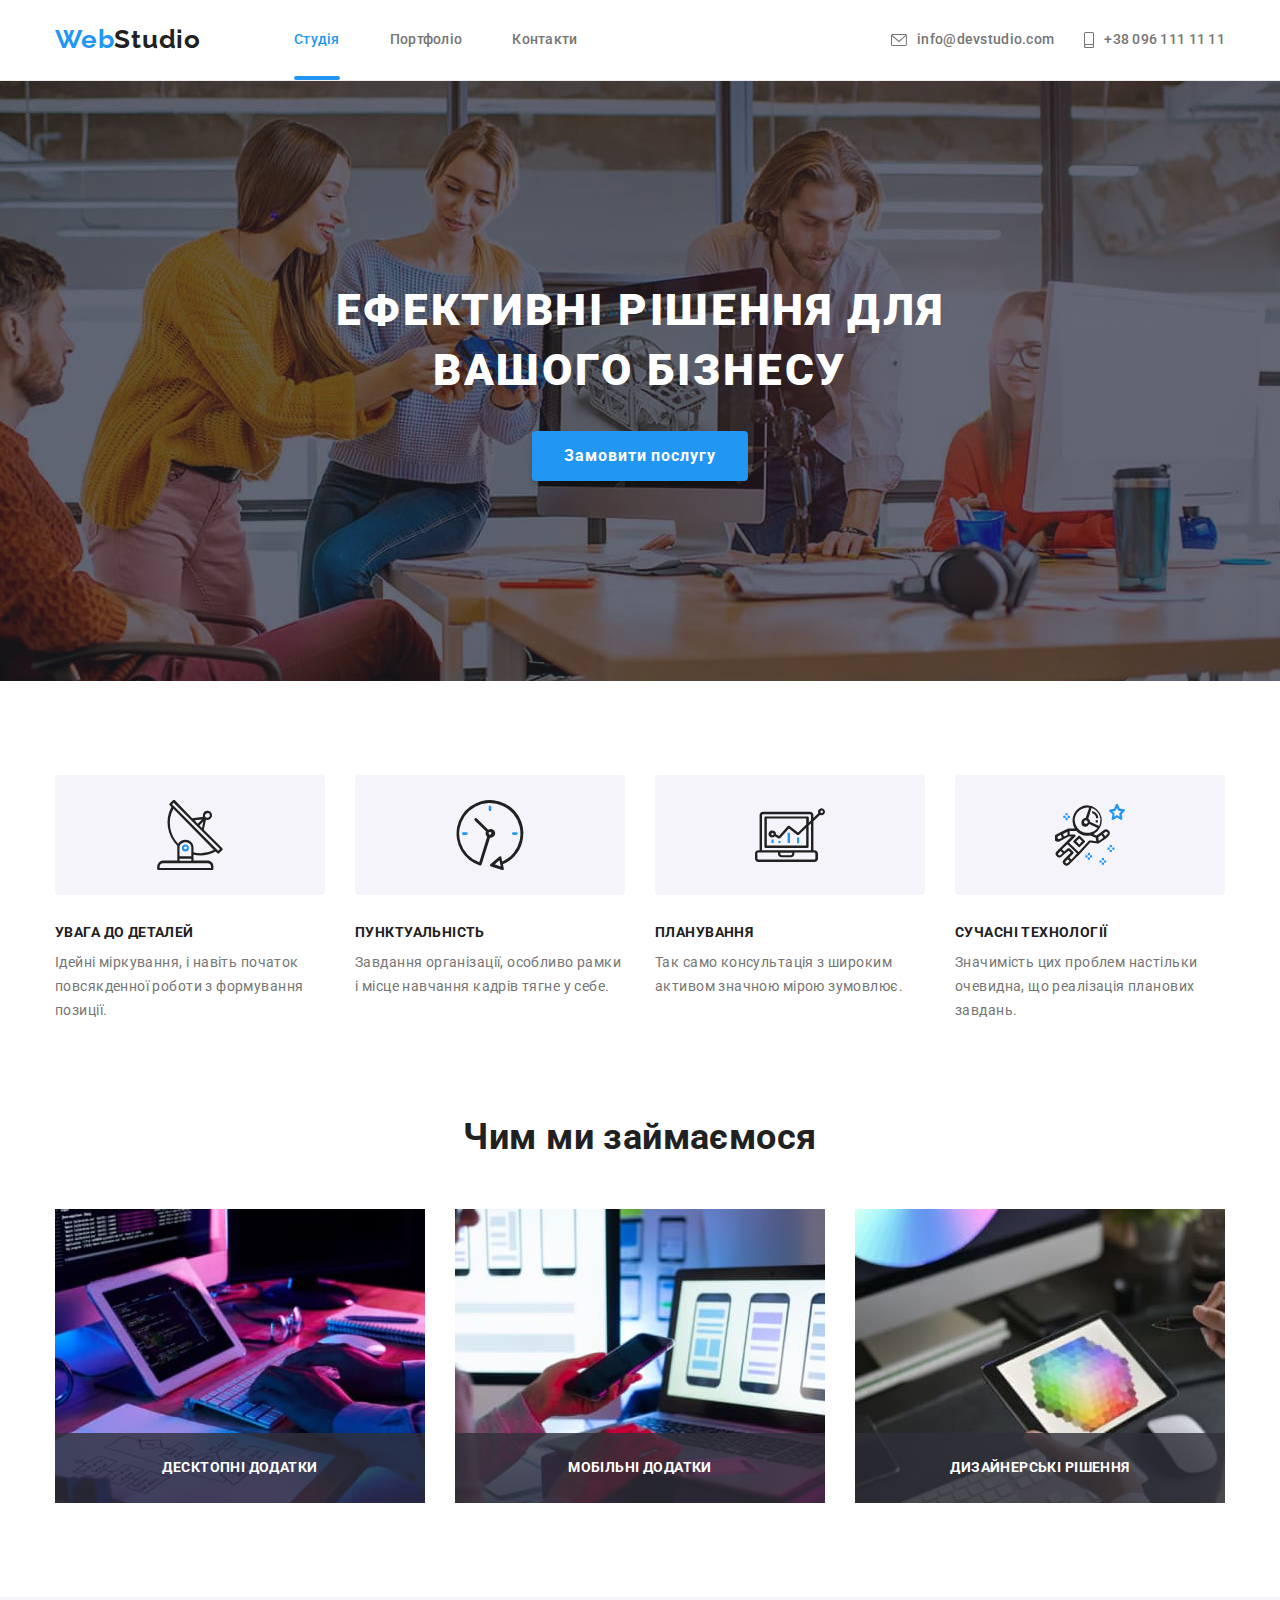
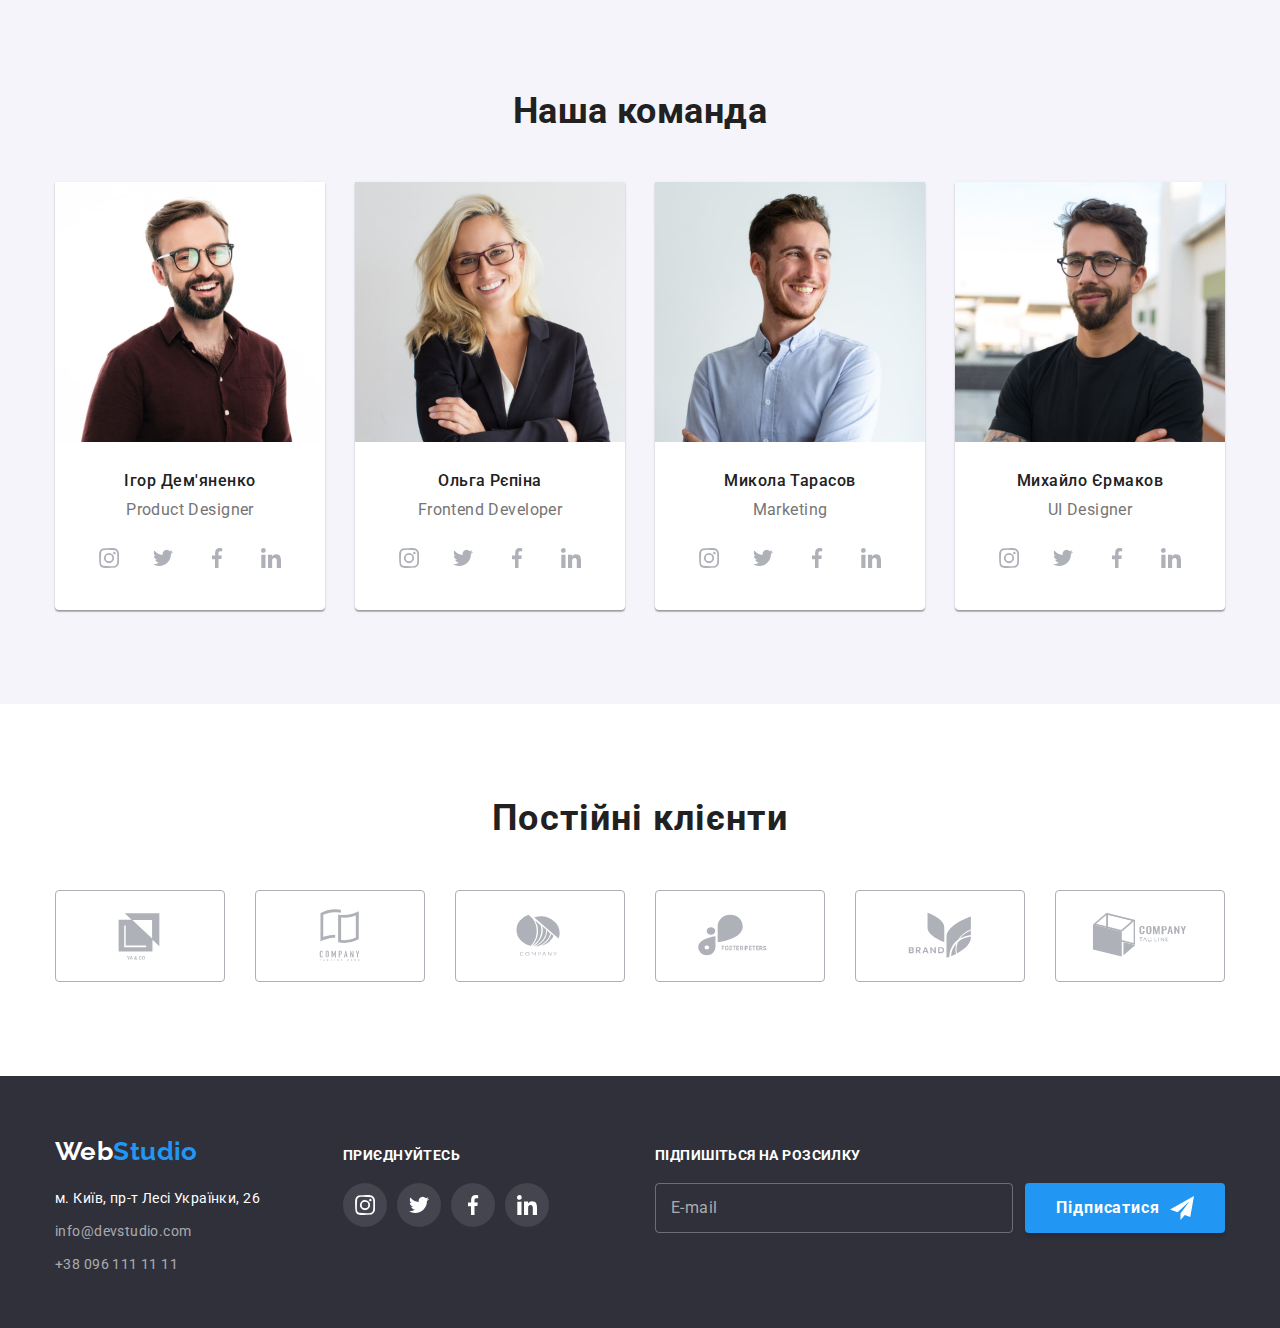
==== index.html @ b29b8c08 "komit" ====
<!DOCTYPE html>
<html lang="uk">

<head>
  <meta charset="UTF-8" />
  <meta http-equiv="X-UA-Compatible" content="IE=edge" />
  <meta name="viewport" content="width=device-width, initial-scale=1.0" />
  <title>Document</title>

  <link href="https://fonts.googleapis.com/css2?family=Raleway:wght@700&family=Roboto:wght@400;500;700;900&display=swap"
    rel="stylesheet" />
  <link rel="stylesheet"
    href="https://cdnjs.cloudflare.com/ajax/libs/modern-normalize/1.1.0/modern-normalize.min.css" />

  <link rel="stylesheet" href="./css/styles.css" />
  <title>Препросесор SASS</title>
  <link rel="stylesheet" href="./css/main.min.css">
</head>

<body>
  <header class="header">
    <div class="header__container container">
      <a href="./index.html" class="logo">
        <span class="logo__web">Web</span><span class="logo__studio">Studio</span></a>
      <nav>
        <ul class="header__menu list">
          <li class="header__item">
            <a href="./index.html" class="header__link header__link--current header__link--active">Студія</a>
          </li>
          <li class="header__item">
            <a href="./portfolio.html" class="header__link">Портфоліо</a>
          </li>
          <li class="header__item"><a href="" class="header__link">Контакти</a></li>
        </ul>
      </nav>

      <ul class="header__menu list">
        <li class="header__contact">
          <a href="mailto:info@devstudio.com" class="header__link">
            <svg class="header__icon" width="16" height="12">
              <use href="./images/icons.svg#icon-email" class="o"></use>
            </svg>
            info@devstudio.com</a>
        </li>
        <li class="header__contact">
          <a href="tel:+380961111111" class="header__link">
            <svg class="header__icon" width="10" height="16">
              <use href="./images/icons.svg#icon-smartphone"></use>
            </svg>
            +38 096 111 11 11</a>
        </li>
      </ul>
    </div>
  </header>

  <main>
    <section class="hero section">
      <div class="container">
        <h1 class="hero__text">Ефективні рішення для вашого бізнесу</h1>
        <button type="button" class="hero__button" data-modal-open>
          Замовити послугу
        </button>
      </div>
    </section>

    <section class="section no-pading">
      <div class="container">
        <h2 class="visually-hidden">Переваги</h2>

        <ul class="benefits__box list">

          <li class="benefits__element">
            <div class="benefits__icons">
              <svg class="benefits__icon" width="70" height="70">
                <use href="./images/icons.svg#icon-nlo"></use>
              </svg>
            </div>
            <h3 class="benefits__name">Увага до деталей</h3>
            <p class="benefits__text">
              Ідейні міркування, і навіть початок повсякденної роботи з
              формування позиції.
            </p>
          </li>
          <li class="benefits__element">
            <div class="benefits__icons">
              <svg class="benefits__icon" width="70" height="70">
                <use href="./images/icons.svg#icon-clock"></use>
              </svg>
            </div>
            <h3 class="benefits__name">Пунктуальність</h3>
            <p class="benefits__text">
              Завдання організації, особливо рамки і місце навчання кадрів
              тягне у себе.
            </p>
          </li>
          <li class="benefits__element">
            <div class="benefits__icons">
              <svg class="benefits__icon" width="70" height="70">
                <use href="./images/icons.svg#icon-diagram"></use>
              </svg>
            </div>
            <h3 class="benefits__name">Планування</h3>
            <p class="benefits__text">
              Так само консультація з широким активом значною мірою зумовлює.
            </p>
          </li>
          <li class="benefits__element">
            <div class="benefits__icons">
              <svg class="benefits__icon" width="70" height="70">
                <use href="./images/icons.svg#icon-astronaut"></use>
              </svg>
            </div>
            <h3 class="benefits__name">Сучасні технології</h3>
            <p class="benefits__text">
              Значимість цих проблем настільки очевидна, що реалізація
              планових завдань.
            </p>
          </li>
        </ul>
      </div>
    </section>

    <section class="section">
      <div class="container work">
        <h2 class="work__title">Чим ми займаємося</h2>
        <ul class="work__menu list">
          <li class="work__images">
            <img src="./images/img.jpg" alt="programer-working-his-desk-office" width="370" height="294" />
            <div class="work__text">Десктопні додатки</div>
          </li>
          <li class="work__images">
            <img src="./images/img1.jpg" alt="creators-is-working-interface-mobile-phones" width="370" height="294" />
            <div class="work__text">Мобільні додатки</div>
          </li>
          <li class="work__images">
            <img src="./images/img2.jpg" alt="creative-artist-web-design-with-working-colour-selection-graphic-tablet"
              width="370" height="294" />
            <div class="work__text">Дизайнерські рішення</div>
          </li>
        </ul>
      </div>
    </section>

    <section class="team section">
      <div class="container">
        <h2 class="team__title">Наша команда</h2>

        <ul class="team__menu list">

          <li class="team__images">
            <img src="./images/foto1.jpg" alt="Product Designer" class="picture" width="270" height="260" />
            <div class="team__box">
              <h3 class="team__name">Ігор Дем'яненко</h3>
              <p class="team__work">Product Designer</p>

              <div class="icons">
                <ul class="icons__box">
                  <li class="icons__images">
                    <a href="" class="icons__link">
                      <svg width="20" height="20">
                        <use href="./images/icons.svg#icon-instagram" class="o"></use>
                      </svg>
                    </a>
                  </li>
                  <li class="icons__images">
                    <a href="" class="icons__link">
                      <svg width="20" height="20">
                        <use href="./images/icons.svg#icon-twitter" class="o"></use>
                      </svg>
                    </a>
                  </li>
                  <li class="icons__images">
                    <a href="" class="icons__link">
                      <svg width="20" height="20">
                        <use href="./images/icons.svg#icon-facebook" class="o"></use>
                      </svg>
                    </a>
                  </li>
                  <li class="icons__images">
                    <a href="" class="icons__link">
                      <svg width="20" height="20">
                        <use href="./images/icons.svg#icon-linkedin" class="o"></use>
                      </svg>
                    </a>
                  </li>
                </ul>
              </div>
            </div>
          </li>
          <li class="team__images">
            <img src="./images/foto2.jpg" alt="Frontend Developer" class="picture" width="270" height="260" />
            <div class="team__box">
              <h3 class="team__name">Ольга Рєпіна</h3>
              <p class="team__work">Frontend Developer</p>

              <div class="icons">
                <ul class="icons__box">
                  <li class="icons__images">
                    <a href="" class="icons__link">
                      <svg width="20" height="20">
                        <use href="./images/icons.svg#icon-instagram" class="o"></use>
                      </svg>
                    </a>
                  </li>
                  <li class="icons__images">
                    <a href="" class="icons__link">
                      <svg width="20" height="20">
                        <use href="./images/icons.svg#icon-twitter" class="o"></use>
                      </svg>
                    </a>
                  </li>
                  <li class="icons__images">
                    <a href="" class="icons__link">
                      <svg width="20" height="20">
                        <use href="./images/icons.svg#icon-facebook" class="o"></use>
                      </svg>
                    </a>
                  </li>
                  <li class="icons__images">
                    <a href="" class="icons__link">
                      <svg width="20" height="20">
                        <use href="./images/icons.svg#icon-linkedin" class="o"></use>
                      </svg>
                    </a>
                  </li>
                </ul>
              </div>
            </div>
          </li>
          <li class="team__images">
            <img src="./images/foto3.jpg" alt="Marketing" class="picture" width="270" height="260" />
            <div class="team__box">
              <h3 class="team__name">Микола Тарасов</h3>
              <p class="team__work">Marketing</p>
              <div class="icons">
                <ul class="icons__box">
                  <li class="icons__images">
                    <a href="" class="icons__link">
                      <svg width="20" height="20">
                        <use href="./images/icons.svg#icon-instagram" class="o"></use>
                      </svg>
                    </a>
                  </li>
                  <li class="icons__images">
                    <a href="" class="icons__link">
                      <svg width="20" height="20">
                        <use href="./images/icons.svg#icon-twitter" class="o"></use>
                      </svg>
                    </a>
                  </li>
                  <li class="icons__images">
                    <a href="" class="icons__link">
                      <svg width="20" height="20">
                        <use href="./images/icons.svg#icon-facebook" class="o"></use>
                      </svg>
                    </a>
                  </li>
                  <li class="icons__images">
                    <a href="" class="icons__link">
                      <svg width="20" height="20">
                        <use href="./images/icons.svg#icon-linkedin" class="o"></use>
                      </svg>
                    </a>
                  </li>
                </ul>
              </div>
            </div>
          </li>
          <li class="team__images">
            <img src="./images/foto4.jpg" alt="UI Designer" class="picture" width="270" height="260" />
            <div class="team__box">
              <h3 class="team__name">Михайло Єрмаков</h3>
              <p class="team__work">UI Designer</p>

              <div class="icons">
                <ul class="icons__box">
                  <li class="icons__images">
                    <a href="" class="icons__link">
                      <svg width="20" height="20">
                        <use href="./images/icons.svg#icon-instagram" class="o"></use>
                      </svg>
                    </a>
                  </li>
                  <li class="icons__images">
                    <a href="" class="icons__link">
                      <svg width="20" height="20">
                        <use href="./images/icons.svg#icon-twitter" class="o"></use>
                      </svg>
                    </a>
                  </li>
                  <li class="icons__images">
                    <a href="" class="icons__link">
                      <svg width="20" height="20">
                        <use href="./images/icons.svg#icon-facebook" class="o"></use>
                      </svg>
                    </a>
                  </li>
                  <li class="icons__images">
                    <a href="" class="icons__link">
                      <svg width="20" height="20">
                        <use href="./images/icons.svg#icon-linkedin" class="o"></use>
                      </svg>
                    </a>
                  </li>
                </ul>
              </div>
            </div>
          </li>
        </ul>
      </div>
    </section>

    <section class="section">
      <div class="clients container">
        <h2 class="clients__title">Постійні клієнти</h2>
        <ul class="clients__box">
          <li class="clients__element">
            <a class="clients__link" href="">
              <svg class="clients__icon" width="106" height="60">
                <use href="./images/icons.svg#icon-logo1"></use>
              </svg></a>
          </li>
          <li class="clients__element">
            <a class="clients__link" href="">
              <svg class="clients__icon" width="106" height="60">
                <use href="./images/icons.svg#icon-logo2"></use>
              </svg></a>
          </li>
          <li class="clients__element">
            <a class="clients__link" href="">
              <svg class="clients__icon" width="106" height="60">
                <use href="./images/icons.svg#icon-logo3"></use>
              </svg></a>
          </li>
          <li class="clients__element">
            <a class="clients__link" href="">
              <svg class="clients__icon" width="106" height="60">
                <use href="./images/icons.svg#icon-logo4"></use>
              </svg></a>
          </li>
          <li class="clients__element">
            <a class="clients__link" href="">
              <svg class="clients__icon" width="106" height="60">
                <use href="./images/icons.svg#icon-logo5"></use>
              </svg></a>
          </li>
          <li class="clients__element">
            <a class="clients__link" href="">
              <svg class="clients__icon" width="106" height="60">
                <use href="./images/icons.svg#icon-logo6"></use>
              </svg></a>
          </li>
        </ul>
      </div>
    </section>
  </main>

  <footer class="footer">
    <div class="container footer__container">
      <div class="footer__logo">
        <a href="./index.html" class="footer__link"><span class="footer__web">Web</span><span
            class="footer__studio">Studio</span>
        </a>
        <address>
          <ul class="footer__adress list">
            <li class="footer__item">
              <a href="#" class="footer__map">м. Київ, пр-т Лесі Українки, 26</a>
            </li>
            <li class="footer__item">
              <a href="mailto:info@devstudio.com" class="footer__link-email">info@devstudio.com</a>
            </li>
            <li class="footer__item">
              <a href="tel:+380961111111" class="footer__link-tel">+38 096 111 11 11</a>
            </li>
          </ul>
        </address>
      </div>

      <div class="social-container">
        <p class="social__title">приєднуйтесь</p>

        <ul class="social">
          <li class="social__item">
            <a href="" class="social__link">
              <svg width="20" height="20">
                <use href="./images/icons.svg#icon-instagram" class="o"></use>
              </svg>
            </a>
          </li>
          <li class="social__item">
            <a href="" class="social__link">
              <svg width="20" height="20">
                <use href="./images/icons.svg#icon-twitter" class="o"></use>
              </svg>
            </a>
          </li>
          <li class="social__item">
            <a href="" class="social__link">
              <svg width="20" height="20">
                <use href="./images/icons.svg#icon-facebook" class="o"></use>
              </svg>
            </a>
          </li>
          <li class="social__item">
            <a href="" class="social__link">
              <svg width="20" height="20">
                <use href="./images/icons.svg#icon-linkedin" class="o"></use>
              </svg>
            </a>
          </li>
        </ul>
      </div>

      <div class="footer__form">
        <p class="footer__title">Підпишіться на розсилку</p>
        <form class="footer__box">
          <label for="E-mail" class="footer__label"></label>
          <input type="email" class="footer__input" name="E-mail" id="E-mail" placeholder="E-mail" />
          <button type="submit" class="footer__button">Підписатися
            <svg width="24" height="24">
              <use href="./images/icons.svg#icon-send" class="o"></use>
            </svg></button>
        </form>
      </div>
    </div>
  </footer>

  <!-- модальне вікно -->
  <div class="backdrop is-hidden" data-modal>
    <div class="modal">
      <button class="modal__button" data-modal-close>
        <svg class="modal__icon">
          <use href="./images/icons.svg#icon-close"></use>
        </svg>
      </button>

      <form class="form">
        <p class="form__title">Залиште свої дані, ми вам передзвонимо</p>

        <div class="form__field">
          <label for="name" class="form__label">Ім'я</label>
          <div class="form__control">
            <input type="text" name="name" id="name" class="form__input" />
            <svg class="form__icon" width="12" height="12">
              <use href="./images/icons.svg#icon-person"></use>
            </svg>
          </div>
        </div>
        <div class="form__field">
          <label for="tel" class="form__label">Телефон</label>
          <div class="form__control">
            <input type="tel" name="tel" id="tel" class="form__input" />
            <svg class="form__icon" width="12" height="12">
              <use href="./images/icons.svg#icon-phone"></use>
            </svg>
          </div>
        </div>
        <div class="form__field">
          <label for="mail" class="form__label">Пошта</label>
          <div class="form__control">
            <input type="email" name="mail" id="mail" class="form__input" />
            <svg class="form__icon" width="12" height="12">
              <use href="./images/icons.svg#icon-email-black"></use>
            </svg>
          </div>
        </div>
        <div class="form__field">
          <label for="comment" class="form__label">Коментар</label>
          <textarea class=" form__comment" name="comment" placeholder="Введіть текст" id="comment"></textarea>
        </div>

        <!-- /* Чекбокс */ -->
        <div class="checkbox">
          <label class="checkbox__label">
            <input class="checkbox__input" type="checkbox" name="checkbox" value="checkbox" id="checkbox" />
            <span class="checkbox__icon"></span>
            <span class="checkbox__icon--blue"></span>Погоджуюся з розсилкою та
            приймаю
            <a href="" class="checkbox__clic">Умови договору</a>
          </label>
        </div>
        <div>
          <button class="checkbox__button" type="submit">Відправити</button>
        </div>
      </form>
    </div>
  </div>
  <script src="./js/modal.js"></script>
</body>

</html>
---- css/styles.css ----
/* html {
  box-sizing: border-box;
}
*,
*::before,
*::after {
  box-sizing: inherit;
}
h1,
h2,
h3,
h4,
h5,
h6,
ul,
p {
  margin: 0;
}
ul {
  padding: 0;
}
img {
  display: block;
  max-width: 100%;
  height: auto;
}
a {
  text-decoration: none;
  color: inherit;
}
:root {
  --background-color: #ffffff;
  --brand-color: #2f303a;
  --button-color: #2196f3;
  --text-color: #212121;
  --second-text: #757575;
  --animation-name: #f5f4fa;
  --button-activ: #188ce8;
  --background-color-hero: #c4c4c4;
  --icons: #afb1b8;
}

body {
  background-color: var(--background-color);
  color: var(--second-text);
  font-family: Roboto, sans-serif;
  font-size: 14px;
  letter-spacing: 0.03em;
}
.container {
  width: 1200px;
  padding-left: 15px;
  padding-right: 15px;
  margin-left: auto;
  margin-right: auto;
}
.section {
  padding-top: 94px;
  padding-bottom: 94px;
}
.list {
  list-style: none;
  padding: 0;
  margin: 0;
}
.no-pading {
  padding-bottom: 0;
} */

/* Шапка */
/* .main-nav {
  display: flex;
  align-items: center;
}
.logo {
  padding-top: 24px;
  padding-bottom: 25px;
  font-family: Raleway, sans-serif;
  font-weight: 700;
  font-size: 26px;
  line-height: 1.19;
}
.web {
  color: var(--button-color);
}
.studio {
  color: var(--text-color);
} */
/* Навігації */
/* .site-nav {
  display: flex;
  margin-left: 93px;
}
.site-nav .item {
  position: relative;
}
.site-nav .item + .item {
  margin-left: 50px;
}
.site-nav .link {
  display: block;
  padding-top: 32px;
  padding-bottom: 32px;
  color: var(--text-color);

  font-weight: 500;
  line-height: 1.14;
  letter-spacing: 0.02em;

  transition: color 250ms cubic-bezier(0.4, 0, 0.2, 1);
}
.site-nav .link.current {
  color: var(--button-color);
}
.site-nav .link:hover,
.site-nav .link:focus {
  color: var(--button-color);
}
.active::after {
  content: "";
  display: inline-block;
  position: absolute;
  width: 100%;
  height: 4px;
  left: 0;
  bottom: 0;
  margin-top: 28px;

  background: #2196f3;
  border-radius: 2px;
} */

/* Контакти */
/* .auth-nav {
  display: flex;
  margin-left: auto;
  line-height: 16px;
  font-size: 14px;
  align-items: center;
}
.auth-nav .item + .item {
  margin-left: 50px;
}
.icon-emeil {
  margin-right: 10px;
}
.icon-smartphone {
  margin-right: 10px;
}
.auth-nav .info {
  display: flex;
  align-items: center;
  font-weight: 500;
  line-height: 1.14;
  letter-spacing: 0.02em;
}
.info {
  color: var(--second-text);
  fill: var(--second-text);

  transition: color 250ms cubic-bezier(0.4, 0, 0.2, 1);
}
.info:hover,
.info:focus {
  color: var(--button-color);
  fill: var(--button-color);
} */

/* Герой */
/* .hero {
  padding: 200px 0 200px 0;
  max-width: 1600px;
  height: 600px;
  margin-left: auto;
  margin-right: auto;
  background: var(--background-color-hero);
  background-image: linear-gradient(
      to right,
      rgba(40, 48, 58, 0.4),
      rgba(47, 48, 58, 0.4)
    ),
    url(../images/Imgfon.jpg);
  background-repeat: no-repeat;
  background-position: center;
  background-size: auto;
}

.hero-title {
  text-align: center;
  color: var(--background-color);
  font-size: 44px;
  line-height: 1.36;
  letter-spacing: 0.06em;
  text-transform: uppercase;
  font-weight: 900;
  margin: 0 auto 30px;
  width: 696px;
}

.button-primary {
  display: flex;
  text-align: center;
  flex-direction: column;
  justify-content: center;
  align-items: center;
  cursor: pointer;

  font-weight: 700;
  font-size: 16px;
  line-height: 1.88;
  letter-spacing: 0.06em;
  box-shadow: 0px 4px 4px rgba(0, 0, 0, 0.15);
  border-radius: 4px;
  border: none;
  width: 216px;
  height: 50px;
  margin: auto;
  padding: 0;

  color: var(--background-color);
  background-color: var(--button-color);

  transition: background-color 250ms cubic-bezier(0.4, 0, 0.2, 1),
    color 250ms cubic-bezier(0.4, 0, 0.2, 1);
}

.button-primary:hover,
.button-primary:focus {
  background-color: var(--button-activ);
} */

/* Секції */
/* .visually-hidden {
  position: absolute;
  width: 1px;
  height: 1px;
  margin: -1px;
  border: 0;
  padding: 0;

  white-space: nowrap;
  clip-path: inset(100%);
  clip: rect(0 0 0 0);
  overflow: hidden;
} */
/* Список переваг */
/* .feature-list {
  display: flex;
  flex-wrap: wrap;
  column-gap: 30px;
}
.feature-list > .distributed {
  flex-basis: calc((100% - 90px) / 4);
}
.feature-list .title {
  margin-bottom: 10px;

  color: var(--text-color);
  font-weight: 700;
  line-height: 1.14;
  font-size: 14px;
  text-transform: uppercase;
}
.feature-list .desc {
  line-height: 1.71;
} */
/* Іконки перваг */
/* .icon-element {
  display: flex;
  align-items: center;
  justify-content: center;
  width: 270px;
  height: 120px;
  border-radius: 4px;
  margin-bottom: 30px;
  background-color: var(--animation-name);
}
.icon-header-mail {
  display: flex;
  justify-content: center;
}
.icon-header-mail:not(:last-child) {
  margin-right: 30px;
} */

/* Чим займаємось */
/* .img {
  display: flex;
  flex-wrap: wrap;
  column-gap: 30px;
}
.img > .picture {
  flex-basis: calc((100% - 60px) / 3);
}
.img .picture {
  position: relative;
}
.rubric {
  margin-bottom: 50px;

  color: var(--text-color);
  font-weight: 700;
  font-size: 36px;
  line-height: 1.16;
  text-align: center;
}

.work-section__text {
  position: absolute;
  display: flex;
  justify-content: center;
  bottom: 0;
  align-items: center;

  width: 370px;
  height: 70px;
  background: rgba(47, 48, 58, 0.8);

  font-weight: 700;
  font-size: 14px;
  line-height: 1.14;
  letter-spacing: 0.03em;
  text-transform: uppercase;
  color: var(--background-color);
} */

/* Команда */
/* .team-section {
  background: var(--animation-name);
}
.items {
  display: flex;
  flex-wrap: wrap;
  column-gap: 30px;
}
.items > .foto {
  flex-basis: calc((100% - 90px) / 4);

  background-color: var(--background-color);
  box-shadow: 0px 1px 3px rgba(0, 0, 0, 0.12), 0px 1px 1px rgba(0, 0, 0, 0.14),
    0px 2px 1px rgba(0, 0, 0, 0.2);
  border-radius: 0px 0px 4px 4px;
}
.foto > .foto-desc {
  padding: 30px 0;
}
.team-section .rubric {
  margin-bottom: 50px;

  color: var(--text-color);
  font-weight: 700;
  font-size: 36px;
  line-height: 1.16;
  text-align: center;
}
.team-section .name {
  margin-bottom: 10px;
  color: var(--text-color);
  font-weight: 500;
  font-size: 16px;
  line-height: 1.18;
  text-align: center;
}
.team-section .subtitle {
  font-size: 16px;
  line-height: 1.18;
  text-align: center;
} */

/* іконки соцмереж */
/* .icon-wrapper {
  display: flex;
  align-items: center;
  justify-content: center;
  padding-top: 16px;
}
.card-link {
  display: flex;
  justify-content: center;
}
.link-icon-list {
  list-style-type: none;
}
.link-social-icon {
  display: flex;
  justify-content: center;
  align-items: center;
  width: 44px;
  height: 44px;
  fill: var(--icons);
  cursor: pointer;
  background-color: var(--background-color);
  border-radius: 50%;

  transition: background-color 250ms cubic-bezier(0.4, 0, 0.2, 1),
    fill 250ms cubic-bezier(0.4, 0, 0.2, 1);
}
.link-social-icon:hover,
.link-social-icon:focus {
  fill: var(--background-color);
  background-color: var(--button-color);
  border-radius: 50%;
}
.link-icon-list:not(:last-child) {
  margin-right: 10px;
} */

/* Постійні клієнти ІКОНКИ */
/* .section-clients .section-title {
  margin-bottom: 50px;
  font-weight: 700;
  font-size: 36px;
  line-height: 1.16;
  text-align: center;
  letter-spacing: 0.03em;
  color: var(--text-color);
}
.list-icon {
  display: flex;
  justify-content: center;
}
.item-icon {
  display: flex;
  justify-content: center;
  align-items: baseline;
}
.item-icon:not(:last-child) {
  margin-right: 30px;
}
.link-icon {
  display: flex;
  justify-content: center;
  align-items: center;
  width: 170px;
  height: 92px;
  border: 1px solid var(--icons);
  border-radius: 4px;
  fill: var(--icons);

  transition: border 250ms cubic-bezier(0.4, 0, 0.2, 1),
    fill 250ms cubic-bezier(0.4, 0, 0.2, 1);
}
.link-icon:hover,
.link-icon:focus {
  fill: var(--button-color);
  border-color: var(--button-color);
} */

/* Футер Лого*/
/* .footer {
  background: var(--brand-color);
  height: 252px;
  padding: 60px 0 60px 0;
}
.footer .list-div {
  display: flex;
  align-items: baseline;
  justify-content: space-between;
}
.link-wrapper {
  margin-right: 70px;
}
.logo-f {
  display: flex;
  margin-bottom: 20px;

  font-family: Raleway, sans-serif;
  font-weight: 700;
  font-size: 26px;
  line-height: 1.19;
}
.web-footer {
  color: var(--background-color);
}

.studio-footer {
  color: var(--button-color);
}

address li {
  margin-bottom: 9px;
}
address li:last-child {
  margin-bottom: 0;
}
.info-nav {
  font-style: normal;
}
.info-nav .map:hover,
.info-nav .map:focus,
.info-nav .mail-up:hover,
.info-nav .mail-up:focus,
.info-nav .tel-up:hover,
.info-nav .tel-up:focus {
  color: var(--button-color);
}
.info-nav .map {
  color: var(--background-color);
  line-height: 1.71;

  transition: color 250ms cubic-bezier(0.4, 0, 0.2, 1);
}
.info-nav .mail-up {
  color: rgba(255, 255, 255, 0.6);
  line-height: 1.71;

  transition: color 250ms cubic-bezier(0.4, 0, 0.2, 1);
}
.info-nav .tel-up {
  color: rgba(255, 255, 255, 0.6);
  line-height: 1.71;

  transition: color 250ms cubic-bezier(0.4, 0, 0.2, 1);
}


.icon-wrapper-footer {
  display: flex;
  flex-direction: column;
}

.text-icon {
  font-family: "Roboto";
  font-style: normal;
  font-weight: 700;
  font-size: 14px;
  line-height: 16px;
  letter-spacing: 0.03em;
  text-transform: uppercase;
  margin-bottom: 20px;
  color: var(--background-color);
  fill: var(--background-color);
}
.list-icon-footer {
  display: flex;
  align-items: baseline;
}
.item-icon-end {
  display: flex;
  justify-content: center;
}
.item-icon-end:not(:last-child) {
  margin-right: 10px;
}
.link-footer-icon {
  display: flex;
  justify-content: center;
  align-items: center;
  width: 44px;
  height: 44px;
  fill: var(--background-color);
  cursor: pointer;
  background-color: rgba(255, 255, 255, 0.1);
  border-radius: 50%;

  transition: background-color 250ms cubic-bezier(0.4, 0, 0.2, 1),
    color 250ms cubic-bezier(0.4, 0, 0.2, 1);
}
.link-footer-icon:hover,
.link-footer-icon:focus {
  fill: var(--background-color);
  background-color: var(--button-color);
  border-radius: 50%;
}
.link-footer-icon:not(:last-child) {
  margin-right: 10px;
}



.form-input {
  margin-left: 93px;
}
.footer-email-form {
  display: flex;
  align-items: center;
}
.form-input label {
  position: absolute;
  display: flex;
  font-size: 16px;
  line-height: 1.25;
  letter-spacing: 0.03em;

  color: rgba(255, 255, 255, 0.6);
}
.send-size-input {
  display: flex;
  align-items: center;

  width: 358px;
  height: 50px;

  font-style: normal;
  font-weight: 400;
  font-size: 16px;
  line-height: 1.25;
  letter-spacing: 0.03em;

  color: var(--background-color);

  padding: 16px 15px;
  border: 1px solid rgba(255, 255, 255, 0.3);
  border-radius: 4px;
  background-color: transparent;
}
.send-size-input::placeholder {
  color: rgba(255, 255, 255, 0.6);
}
.button-submit-send {
  display: flex;
  justify-content: center;
  align-items: center;
  width: 200px;
  height: 50px;
  margin-left: 12px;
  padding: 0px;
  font-weight: 700;
  font-size: 16px;
  line-height: 1.88;
  letter-spacing: 0.06em;
  color: var(--background-color);
  background-color: var(--button-color);
  border: none;
  box-shadow: 0px 4px 4px rgb(0 0 0 / 15%);
  border-radius: 4px;
  cursor: pointer;
  transition: background-color 250ms cubic-bezier(0.4, 0, 0.2, 1);
  flex-direction: row;
  gap: 10px;
}
.button-submit-send:focus,
.button-submit-send:hover {
  background-color: var(--button-activ);
  transition: background-color 250ms cubic-bezier(0.4, 0, 0.2, 1);
} */

/* Стилі для Portfoio */
/* Кнопки навігації */
/* .btn-portfolio {
  display: flex;
  justify-content: center;
  margin-bottom: 50px;
}
.btn {
  color: var(--text-color);
  background-color: var(--animation-name);
  font-weight: 500;
  font-size: 16px;
  line-height: 1.62;
  letter-spacing: 0.03em;
  text-align: center;
  font-family: inherit;
  cursor: pointer;

  padding: 6px 22px;
  border-radius: 4px;
  border: 1px solid transparent;

  transition: background-color 250ms cubic-bezier(0.4, 0, 0.2, 1),
    color 250ms cubic-bezier(0.4, 0, 0.2, 1),
    box-shadow 250ms cubic-bezier(0.4, 0, 0.2, 1);
}
.btn-list:not(:last-child) {
  margin-right: 8px;
}
.btn-portfolio button:hover,
.btn-portfolio button:focus {
  color: var(--background-color);
  background-color: var(--button-color);
  box-shadow: 0px 3px 1px rgba(0, 0, 0, 0.1), 0px 1px 2px rgba(0, 0, 0, 0.08),
    0px 2px 2px rgba(0, 0, 0, 0.12);
  border-radius: 4px;
} */

/* Портфоліо */

/* .firs-block {
  display: flex;
  flex-wrap: wrap;
  gap: 30px;
}
.firs-block > .block-img {
  flex-basis: calc((100% - 60px) / 3);
}
.name-desc {
  padding: 20px 24px;
  background: var(--background-color);
  border: 1px solid #eeeeee;
  border-top: transparent;
}
.firs-block .name-block {
  margin-bottom: 4px;

  font-weight: 700;
  font-size: 18px;
  line-height: 2;
  letter-spacing: 0.06em;
  color: var(--text-color);
}
.firs-block .name-end {
  font-size: 16px;
  line-height: 1.8;
  color: var(--second-text);
}
.block-img {
  transition: box-shadow 250ms cubic-bezier(0.4, 0, 0.2, 1);
}
.block-img:hover,
.block-img:focus {
  border: 1px solid #eeeeee;
  box-shadow: 0px 1px 1px rgba(0, 0, 0, 0.12), 0px 4px 4px rgba(0, 0, 0, 0.06),
    1px 4px 6px rgba(0, 0, 0, 0.16);
} */
/* HOVER для портфоліо */
/* .thumb {
  position: relative;
  overflow: hidden;
}
.product-overlay {
  display: inline-block;
  position: absolute;
  width: 100%;
  height: 100%;
  top: 0;
  left: 0;

  background-color: rgba(33, 150, 243, 0.9);

  transform: translateY(100%);
  transition: transform 250ms cubic-bezier(0.4, 0, 0.2, 1);
}
.block-img:hover .product-overlay {
  background: rgba(33, 150, 243, 0.9);
  transform: translateY(0);
}

.product-actions {
  position: absolute;
  padding: 63px 24px;

  font-weight: 400;
  font-size: 18px;
  line-height: 1.55;
  letter-spacing: 0.03em;

  color: var(--background-color);
} */

/* Модальне вікно */
/* .backdrop {
  position: fixed;
  z-index: 1;
  top: 0;
  left: 0;
  width: 100%;
  height: 100%;

  transition: opacity 250ms cubic-bezier(0.4, 0, 0.2, 1),
    visibility 250ms cubic-bezier(0.4, 0, 0.2, 1);

  background: rgba(0, 0, 0, 0.2);
}
.backdrop.is-hidden {
  opacity: 0;
  pointer-events: none;
  visibility: hidden;
}
.modal {
  position: absolute;
  top: 50%;
  left: 50%;
  transform: translate(-50%, -50%);

  transition: transform 250ms cubic-bezier(0.4, 0, 0.2, 1);
  width: 528px;
  height: 581px;

  background: #ffffff;
  box-shadow: 0px 1px 3px rgba(0, 0, 0, 0.12), 0px 1px 1px rgba(0, 0, 0, 0.14),
    0px 2px 1px rgba(0, 0, 0, 0.2);
  border-radius: 4px;
}
.btn-modal-close {
  display: flex;
  align-items: center;
  justify-content: center;
  margin-top: 8px;
  margin-right: 8px;
  position: absolute;
  width: 30px;
  height: 30px;
  right: 0;
  top: 0;

  cursor: pointer;
  border-radius: 50%;
  background: #ffffff;
  border: 1px solid rgba(0, 0, 0, 0.1);
}
.btn-modal-close:hover,
.btn-modal-close:focus {
  fill: var(--button-color);
}
.icon-close {
  width: 11px;
  height: 11px;
} */
/* Форма */
/* .form {
  width: 528px;
  margin-left: auto;
  margin-right: auto;
  padding: 40px;

  background: var(--background-color);
  box-shadow: 0px 1px 3px rgba(0, 0, 0, 0.12), 0px 1px 1px rgba(0, 0, 0, 0.14),
    0px 2px 1px rgba(0, 0, 0, 0.2);
  border-radius: 4px;
}
.form b {
  display: block;
  margin-bottom: 12px;
  font-size: 20px;
  line-height: 1.15;
  text-align: center;
  letter-spacing: 0.03em;

  color: var(--text-color);
}
.form-field {
  position: relative;
  display: flex;
  flex-direction: column;
  margin-bottom: 10px;
}
.form-field label {
  position: relative;
  text-align: left;
  margin-bottom: 4px;

  font-family: "Roboto";
  font-style: normal;
  font-weight: 400;
  font-size: 12px;
  line-height: 1.16;
  letter-spacing: 0.01em;

  color: var(--second-text);
}
.form-field input {
  margin: 0;
  padding: 12px 0 12px 42px;
  width: 448px;
  height: 40px;
  cursor: pointer;
  box-sizing: border-box;
  border: 1px solid rgba(33, 33, 33, 0.2);
  border-radius: 4px;
  transition: border 250ms cubic-bezier(0.4, 0, 0.2, 1);
}
.form-field input:focus,
.form-field input:hover {
  outline: none;
  border-color: var(--button-color);
  transition: border-color 250ms cubic-bezier(0.4, 0, 0.2, 1);
}
.form-field-icon {
  display: flex;
  position: relative;
  cursor: pointer;
}
.form-field-icon .icon {
  display: inline-block;
  position: absolute;
  width: 18px;
  height: 18px;
  top: 50%;
  left: 12px;
  transform: translateY(-50%);
  transition: fill 250ms cubic-bezier(0.4, 0, 0.2, 1);
}
.form-field-icon:focus,
.form-field-icon:hover {
  fill: var(--button-color);
  transition: fill 250ms cubic-bezier(0.4, 0, 0.2, 1);
  transition: border 250ms cubic-bezier(0.4, 0, 0.2, 1);
}
.comment {
  display: block;
  font-size: 12px;
  line-height: 1.16;
  letter-spacing: 0.01em;
  font-weight: 400;
  resize: none;

  padding: 12px 16px;
  width: 448px;
  height: 120px;
  border: 1px solid rgba(33, 33, 33, 0.2);
  border-radius: 4px;
  margin-bottom: 20px;
  transition: border-color 250ms cubic-bezier(0.4, 0, 0.2, 1);
}
.comment::placeholder {
  color: rgba(117, 117, 117, 0.5);
}
.comment:focus,
.comment:hover {
  border-color: var(--button-color);
  outline: none;
  transition: border-color 250ms cubic-bezier(0.4, 0, 0.2, 1);
} */

/* Чекбокс */

/* .options-form-field {
  display: flex;
  justify-content: center;
  margin-bottom: 30px;
}
.options-checkbox {
  position: absolute;
  width: 1px;
  height: 1px;
  margin: -1px;
  border: 0;
  padding: 0;
  clip: rect(0 0 0 0);
  overflow: hidden;
}
.label {
  display: flex;
  align-items: center;
}
.icon-checkbox-box {
  display: inline-block;
  margin-right: 9px;

  width: 16px;
  height: 15px;

  border: 2px solid var(--text-color);
  border-radius: 2px;

  transition: border-color 250ms cubic-bezier(0.4, 0, 0.2, 1),
    background-color 250ms cubic-bezier(0.4, 0, 0.2, 1);

  cursor: pointer;
}
.options-checkbox:checked + .icon-checkbox-box {
  border-color: var(--button-color);
  background-color: var(--button-color);
  background-image: url(../images/icon-check.svg);
  background-size: contain;
  background-origin: border-box;
  background-position: center;
  transition: border-color 250ms cubic-bezier(0.4, 0, 0.2, 1),
    background-color 250ms cubic-bezier(0.4, 0, 0.2, 1);
}
.options-checkbox:focus + .icon-checkbox-box {
  border-color: var(--button-color);
}
/*  
/* .clic {
  text-decoration: underline;
  color: var(--button-color);
  margin-left: 4px;
}
.options-form-field label {
  font-size: 14px;
  line-height: 1.7;
  letter-spacing: 0.03em;

  color: var(--second-text);
}
.button-submit-text {
  display: flex;
  text-align: center;
  justify-content: center;
  align-items: center;
  cursor: pointer;

  font-size: 16px;
  line-height: 1.88;
  letter-spacing: 0.06em;
  background: var(--button-color);
  box-shadow: 0px 4px 4px rgba(0, 0, 0, 0.15);
  border-radius: 4px;
  border: none;
  width: 200px;
  height: 50px;
  margin: auto;
  padding: 0;

  color: var(--background-color);
  background-color: var(--button-color);

  transition: background-color 250ms cubic-bezier(0.4, 0, 0.2, 1),
    color 250ms cubic-bezier(0.4, 0, 0.2, 1);
}

.button-submit-text:hover,
.button-submit-text:focus {
  background-color: var(--button-activ);
} */
---- css/main.min.css ----
/*! modern-normalize v0.6.0 | MIT License | https://github.com/sindresorhus/modern-normalize */*,*::before,*::after{-webkit-box-sizing:border-box;box-sizing:border-box}:root{-moz-tab-size:4;-o-tab-size:4;tab-size:4}html{line-height:1.15;-webkit-text-size-adjust:100%}body{margin:0}body{font-family:system-ui,-apple-system,"Segoe UI",Roboto,Helvetica,Arial,sans-serif,"Apple Color Emoji","Segoe UI Emoji"}hr{height:0}abbr[title]{-webkit-text-decoration:underline dotted;text-decoration:underline dotted}b,strong{font-weight:bolder}code,kbd,samp,pre{font-family:SFMono-Regular,Consolas,"Liberation Mono",Menlo,monospace;font-size:1em}small{font-size:80%}sub,sup{font-size:75%;line-height:0;position:relative;vertical-align:baseline}sub{bottom:-0.25em}sup{top:-0.5em}button,input,optgroup,select,textarea{font-family:inherit;font-size:100%;line-height:1.15;margin:0}button,select{text-transform:none}button,[type=button],[type=reset],[type=submit]{-webkit-appearance:button}button::-moz-focus-inner,[type=button]::-moz-focus-inner,[type=reset]::-moz-focus-inner,[type=submit]::-moz-focus-inner{border-style:none;padding:0}button:-moz-focusring,[type=button]:-moz-focusring,[type=reset]:-moz-focusring,[type=submit]:-moz-focusring{outline:1px dotted ButtonText}fieldset{padding:.35em .75em .625em}legend{padding:0}progress{vertical-align:baseline}[type=number]::-webkit-inner-spin-button,[type=number]::-webkit-outer-spin-button{height:auto}[type=search]{-webkit-appearance:textfield;outline-offset:-2px}[type=search]::-webkit-search-decoration{-webkit-appearance:none}::-webkit-file-upload-button{-webkit-appearance:button;font:inherit}summary{display:list-item}:root{--background-color: #ffffff;--brand-color: #2f303a;--button-color: #2196f3;--text-color: #212121;--second-text: #757575;--animation-name: #f5f4fa;--button-activ: #188ce8;--background-color-hero: #c4c4c4;--icons: #afb1b8}html{-webkit-box-sizing:border-box;box-sizing:border-box}*,*::before,*::after{-webkit-box-sizing:inherit;box-sizing:inherit}h1,h2,h3,h4,h5,h6,ul,p{margin:0}ul{padding:0}img{display:block;max-width:100%;height:auto}a{text-decoration:none;color:inherit}body{background-color:var(--background-color);color:var(--second-text);font-family:Roboto,sans-serif;font-size:14px;letter-spacing:.03em}header{border-bottom:1px solid #ececec}.container{width:1200px;padding-left:15px;padding-right:15px;margin-left:auto;margin-right:auto}.section{padding-top:94px;padding-bottom:94px}.list{list-style:none;padding:0}.no-pading{padding-bottom:0}.visually-hidden{position:absolute;width:1px;height:1px;margin:-1px;border:0;padding:0;white-space:nowrap;-webkit-clip-path:inset(100%);clip-path:inset(100%);clip:rect(0 0 0 0);overflow:hidden}header{border-bottom:1px solid #ececec}.header__container{display:-webkit-box;display:-ms-flexbox;display:flex;-webkit-box-align:center;-ms-flex-align:center;align-items:center}.logo{margin-right:93px;padding-top:24px;padding-bottom:25px;font-family:Raleway;font-style:normal;font-weight:700;font-size:26px;line-height:1.19;letter-spacing:.03em}.logo__web{color:var(--button-color)}.logo__studio{color:var(--text-color)}.header-menu{display:-webkit-box;display:-ms-flexbox;display:flex;margin-left:93px}.header__item{position:relative;display:inline-block}.header__item:not(:last-child){margin-right:50px}.header__link{display:block;padding-top:32px;padding-bottom:32px;font-family:"Roboto";font-style:normal;font-weight:500;line-height:1.14;letter-spacing:.02em;-webkit-transition:color 250ms cubic-bezier(0.4, 0, 0.2, 1);transition:color 250ms cubic-bezier(0.4, 0, 0.2, 1)}.header__link:hover,.header__link:focus{color:var(--button-color)}.header__link--active::after{content:"";position:absolute;width:100%;display:inline-block;height:4px;left:0;bottom:0;margin-top:28px;background:#2196f3;border-radius:2px}.header__link--current{color:var(--button-color)}.header__menu{display:-webkit-box;display:-ms-flexbox;display:flex;margin-left:auto;line-height:16px;font-size:14px;-webkit-box-align:center;-ms-flex-align:center;align-items:center;fill:var(--second-text)}.header__contact:first-child{margin-right:30px}.header__link{display:-webkit-box;display:-ms-flexbox;display:flex;-webkit-box-align:center;-ms-flex-align:center;align-items:center;font-weight:500;line-height:1.14;letter-spacing:.02em}.header__link{fill:var(--second-text);-webkit-transition:color 250ms cubic-bezier(0.4, 0, 0.2, 1);transition:color 250ms cubic-bezier(0.4, 0, 0.2, 1)}.header__link:hover,.header__link:focus{color:var(--button-color);fill:var(--button-color)}.header__icon{margin-right:10px}.hero{padding:200px 0 200px 0;max-width:1600px;height:600px;margin-left:auto;margin-right:auto;background:var(--background-color-hero);background-image:-webkit-gradient(linear, left top, right top, from(rgba(40, 48, 58, 0.4)), to(rgba(47, 48, 58, 0.4))),url(../images/Imgfon.jpg);background-image:linear-gradient(to right, rgba(40, 48, 58, 0.4), rgba(47, 48, 58, 0.4)),url(../images/Imgfon.jpg);background-repeat:no-repeat;background-position:center;background-size:auto}.hero__text{text-align:center;color:var(--background-color);font-size:44px;line-height:1.36;letter-spacing:.06em;text-transform:uppercase;font-weight:900;margin:0 auto 30px;width:696px}.hero__button{display:-webkit-box;display:-ms-flexbox;display:flex;text-align:center;-webkit-box-orient:vertical;-webkit-box-direction:normal;-ms-flex-direction:column;flex-direction:column;-webkit-box-pack:center;-ms-flex-pack:center;justify-content:center;-webkit-box-align:center;-ms-flex-align:center;align-items:center;cursor:pointer;font-weight:700;font-size:16px;line-height:1.88;letter-spacing:.06em;-webkit-box-shadow:0px 4px 4px rgba(0,0,0,.15);box-shadow:0px 4px 4px rgba(0,0,0,.15);border-radius:4px;border:none;width:216px;height:50px;margin:auto;padding:0;color:var(--background-color);background-color:var(--button-color);-webkit-transition:background-color 250ms cubic-bezier(0.4, 0, 0.2, 1),color 250ms cubic-bezier(0.4, 0, 0.2, 1);transition:background-color 250ms cubic-bezier(0.4, 0, 0.2, 1),color 250ms cubic-bezier(0.4, 0, 0.2, 1)}.hero__button:hover,.hero__button:focus{background-color:var(--button-activ)}.benefits__box{display:-webkit-box;display:-ms-flexbox;display:flex;-ms-flex-wrap:wrap;flex-wrap:wrap;-webkit-column-gap:30px;-moz-column-gap:30px;column-gap:30px}.benefits__box .benefits__element{-ms-flex-preferred-size:calc((100% - 90px)/4);flex-basis:calc((100% - 90px)/4)}.benefits__name{margin-bottom:10px;color:var(--text-color);font-weight:700;line-height:1.14;font-size:14px;text-transform:uppercase}.benefits__text{line-height:1.71}.benefits__icons{display:-webkit-box;display:-ms-flexbox;display:flex;-webkit-box-align:center;-ms-flex-align:center;align-items:center;-webkit-box-pack:center;-ms-flex-pack:center;justify-content:center;width:270px;height:120px;border-radius:4px;margin-bottom:30px;background-color:var(--animation-name)}.benefits__icon{display:-webkit-box;display:-ms-flexbox;display:flex;-webkit-box-pack:center;-ms-flex-pack:center;justify-content:center}.benefits__icon:not(:last-child){margin-right:30px}.work__title{margin-bottom:50px;color:var(--text-color);font-weight:700;font-size:36px;line-height:1.16;text-align:center}.work__menu{display:-webkit-box;display:-ms-flexbox;display:flex;-ms-flex-wrap:wrap;flex-wrap:wrap;-webkit-column-gap:30px;-moz-column-gap:30px;column-gap:30px}.work__menu{-ms-flex-preferred-size:calc((100% - 60px)/3);flex-basis:calc((100% - 60px)/3)}.work__menu{position:relative}.work__text{position:absolute;display:-webkit-box;display:-ms-flexbox;display:flex;-webkit-box-pack:center;-ms-flex-pack:center;justify-content:center;bottom:0;-webkit-box-align:center;-ms-flex-align:center;align-items:center;width:370px;height:70px;background:rgba(47,48,58,.8);font-weight:700;font-size:14px;line-height:1.14;letter-spacing:.03em;text-transform:uppercase;color:var(--background-color)}.team{background:var(--animation-name)}.team__title{margin-bottom:50px;color:var(--text-color);font-weight:700;font-size:36px;line-height:1.16;text-align:center}.team__menu{display:-webkit-box;display:-ms-flexbox;display:flex;-ms-flex-wrap:wrap;flex-wrap:wrap;-webkit-column-gap:30px;-moz-column-gap:30px;column-gap:30px}.team__menu>.team__images{-ms-flex-preferred-size:calc((100% - 90px)/4);flex-basis:calc((100% - 90px)/4);background-color:var(--background-color);-webkit-box-shadow:0px 1px 3px rgba(0,0,0,.12),0px 1px 1px rgba(0,0,0,.14),0px 2px 1px rgba(0,0,0,.2);box-shadow:0px 1px 3px rgba(0,0,0,.12),0px 1px 1px rgba(0,0,0,.14),0px 2px 1px rgba(0,0,0,.2);border-radius:0px 0px 4px 4px}.team__images>.team__box{padding:30px 0}.team__name{margin-bottom:10px;color:var(--text-color);font-weight:500;font-size:16px;line-height:1.18;letter-spacing:.03em;text-align:center}.team__work{font-size:16px;line-height:1.18;text-align:center}.icons{display:-webkit-box;display:-ms-flexbox;display:flex;-webkit-box-align:center;-ms-flex-align:center;align-items:center;-webkit-box-pack:center;-ms-flex-pack:center;justify-content:center;padding-top:16px}.icons__box{display:-webkit-box;display:-ms-flexbox;display:flex;-webkit-box-pack:center;-ms-flex-pack:center;justify-content:center}.icons__images{list-style-type:none}.icons__images:not(:last-child){margin-right:10px}.icons__link{display:-webkit-box;display:-ms-flexbox;display:flex;-webkit-box-pack:center;-ms-flex-pack:center;justify-content:center;-webkit-box-align:center;-ms-flex-align:center;align-items:center;width:44px;height:44px;fill:var(--icons);cursor:pointer;background-color:var(--background-color);border-radius:50%;-webkit-transition:background-color 250ms cubic-bezier(0.4, 0, 0.2, 1),fill 250ms cubic-bezier(0.4, 0, 0.2, 1);transition:background-color 250ms cubic-bezier(0.4, 0, 0.2, 1),fill 250ms cubic-bezier(0.4, 0, 0.2, 1)}.icons__link:hover,.icons__link:focus{fill:var(--background-color);background-color:var(--button-color);border-radius:50%}.clients__title{margin-bottom:50px;font-weight:700;font-size:36px;line-height:1.16;text-align:center;letter-spacing:.03em;color:var(--text-color)}.clients__box{display:-webkit-box;display:-ms-flexbox;display:flex;-webkit-box-pack:center;-ms-flex-pack:center;justify-content:center}.clients__element{display:-webkit-box;display:-ms-flexbox;display:flex;-webkit-box-pack:center;-ms-flex-pack:center;justify-content:center;-webkit-box-align:baseline;-ms-flex-align:baseline;align-items:baseline}.clients__element:not(:last-child){margin-right:30px}.clients__link{display:-webkit-box;display:-ms-flexbox;display:flex;-webkit-box-pack:center;-ms-flex-pack:center;justify-content:center;-webkit-box-align:center;-ms-flex-align:center;align-items:center;width:170px;height:92px;border:1px solid var(--icons);border-radius:4px;fill:var(--icons);-webkit-transition:border 250ms cubic-bezier(0.4, 0, 0.2, 1),fill 250ms cubic-bezier(0.4, 0, 0.2, 1);transition:border 250ms cubic-bezier(0.4, 0, 0.2, 1),fill 250ms cubic-bezier(0.4, 0, 0.2, 1)}.clients__link:hover,.clients__link:focus{fill:var(--button-color);border-color:var(--button-color)}.footer{background:var(--brand-color);height:252px;padding:60px 0 60px 0}.footer .footer__container{display:-webkit-box;display:-ms-flexbox;display:flex;-webkit-box-align:baseline;-ms-flex-align:baseline;align-items:baseline;-webkit-box-pack:justify;-ms-flex-pack:justify;justify-content:space-between}.footer__logo{margin-right:70px}.footer__logo .footer__link{display:-webkit-box;display:-ms-flexbox;display:flex;margin-bottom:20px;font-family:Raleway;font-weight:700;font-size:26px;line-height:1.19}.footer__web{color:var(--background-color)}.footer__studio{color:var(--button-color)}.footer__item{margin-bottom:9px}.footer__item:last-child{margin-bottom:0}.footer__adress{font-style:normal}.footer__map{color:var(--background-color);line-height:1.71;-webkit-transition:color 250ms cubic-bezier(0.4, 0, 0.2, 1);transition:color 250ms cubic-bezier(0.4, 0, 0.2, 1)}.footer__link-email{color:rgba(255,255,255,.6);line-height:1.71;-webkit-transition:color 250ms cubic-bezier(0.4, 0, 0.2, 1);transition:color 250ms cubic-bezier(0.4, 0, 0.2, 1)}.footer__link-tel{color:rgba(255,255,255,.6);line-height:1.71;-webkit-transition:color 250ms cubic-bezier(0.4, 0, 0.2, 1);transition:color 250ms cubic-bezier(0.4, 0, 0.2, 1)}.footer__map:hover,.footer__map:focus,.footer__link-email:hover,.footer__link-email:focus,.footer__link-tel:hover,.footer__link-tel:focus{color:var(--button-color)}.social-container{display:-webkit-box;display:-ms-flexbox;display:flex;-webkit-box-orient:vertical;-webkit-box-direction:normal;-ms-flex-direction:column;flex-direction:column}.social__title{font-style:normal;font-weight:700;font-size:14px;line-height:16px;letter-spacing:.03em;text-transform:uppercase;margin-bottom:20px;color:var(--background-color);fill:var(--background-color)}.social{display:-webkit-box;display:-ms-flexbox;display:flex;-webkit-box-align:baseline;-ms-flex-align:baseline;align-items:baseline}.social__item{display:-webkit-box;display:-ms-flexbox;display:flex;-webkit-box-pack:center;-ms-flex-pack:center;justify-content:center}.social__item:not(:last-child){margin-right:10px}.social__link{display:-webkit-box;display:-ms-flexbox;display:flex;-webkit-box-pack:center;-ms-flex-pack:center;justify-content:center;-webkit-box-align:center;-ms-flex-align:center;align-items:center;width:44px;height:44px;fill:var(--background-color);cursor:pointer;background-color:rgba(255,255,255,.1);border-radius:50%;-webkit-transition:background-color 250ms cubic-bezier(0.4, 0, 0.2, 1),color 250ms cubic-bezier(0.4, 0, 0.2, 1);transition:background-color 250ms cubic-bezier(0.4, 0, 0.2, 1),color 250ms cubic-bezier(0.4, 0, 0.2, 1)}.social__link:hover,.social__link:focus{fill:var(--background-color);background-color:var(--button-color);border-radius:50%}.social__link:not(:last-child){margin-right:10px}.footer__form{margin-left:93px}.footer__title{font-style:normal;font-weight:700;font-size:14px;line-height:16px;letter-spacing:.03em;text-transform:uppercase;margin-bottom:20px;color:var(--background-color)}.footer__box{display:-webkit-box;display:-ms-flexbox;display:flex;-webkit-box-align:center;-ms-flex-align:center;align-items:center}.footer__label{position:absolute;display:-webkit-box;display:-ms-flexbox;display:flex;font-size:16px;line-height:1.25;letter-spacing:.03em;color:rgba(255,255,255,.6)}.footer__input{display:-webkit-box;display:-ms-flexbox;display:flex;-webkit-box-align:center;-ms-flex-align:center;align-items:center;width:358px;height:50px;font-style:normal;font-weight:400;font-size:16px;line-height:1.25;letter-spacing:.03em;color:var(--background-color);padding:16px 15px;border:1px solid rgba(255,255,255,.3);border-radius:4px;background-color:rgba(0,0,0,0)}.footer__input::-webkit-input-placeholder{color:rgba(255,255,255,.6)}.footer__input::-moz-placeholder{color:rgba(255,255,255,.6)}.footer__input:-ms-input-placeholder{color:rgba(255,255,255,.6)}.footer__input::-ms-input-placeholder{color:rgba(255,255,255,.6)}.footer__input::placeholder{color:rgba(255,255,255,.6)}.footer__button{display:-webkit-box;display:-ms-flexbox;display:flex;-webkit-box-pack:center;-ms-flex-pack:center;justify-content:center;-webkit-box-align:center;-ms-flex-align:center;align-items:center;width:200px;height:50px;margin-left:12px;padding:0px;font-weight:700;font-size:16px;line-height:1.88;letter-spacing:.06em;color:var(--background-color);background-color:var(--button-color);border:none;-webkit-box-shadow:0px 4px 4px rgba(0,0,0,.15);box-shadow:0px 4px 4px rgba(0,0,0,.15);border-radius:4px;cursor:pointer;-webkit-transition:background-color 250ms cubic-bezier(0.4, 0, 0.2, 1);transition:background-color 250ms cubic-bezier(0.4, 0, 0.2, 1);-webkit-box-orient:horizontal;-webkit-box-direction:normal;-ms-flex-direction:row;flex-direction:row;gap:10px}.footer__button:focus,.footer__button:hover{background-color:var(--button-activ);-webkit-transition:background-color 250ms cubic-bezier(0.4, 0, 0.2, 1);transition:background-color 250ms cubic-bezier(0.4, 0, 0.2, 1)}.portfolio{display:-webkit-box;display:-ms-flexbox;display:flex;-webkit-box-pack:center;-ms-flex-pack:center;justify-content:center;margin-bottom:50px}.portfolio__button{color:var(--text-color);background-color:var(--animation-name);font-weight:500;font-size:16px;line-height:1.62;letter-spacing:.03em;text-align:center;font-family:inherit;cursor:pointer;padding:6px 22px;border-radius:4px;border:1px solid rgba(0,0,0,0);-webkit-transition:background-color 250ms cubic-bezier(0.4, 0, 0.2, 1),color 250ms cubic-bezier(0.4, 0, 0.2, 1),-webkit-box-shadow 250ms cubic-bezier(0.4, 0, 0.2, 1);transition:background-color 250ms cubic-bezier(0.4, 0, 0.2, 1),color 250ms cubic-bezier(0.4, 0, 0.2, 1),-webkit-box-shadow 250ms cubic-bezier(0.4, 0, 0.2, 1);transition:background-color 250ms cubic-bezier(0.4, 0, 0.2, 1),color 250ms cubic-bezier(0.4, 0, 0.2, 1),box-shadow 250ms cubic-bezier(0.4, 0, 0.2, 1);transition:background-color 250ms cubic-bezier(0.4, 0, 0.2, 1),color 250ms cubic-bezier(0.4, 0, 0.2, 1),box-shadow 250ms cubic-bezier(0.4, 0, 0.2, 1),-webkit-box-shadow 250ms cubic-bezier(0.4, 0, 0.2, 1)}.portfolio__button:hover,.portfolio__button:focus{color:var(--background-color);background-color:var(--button-color);-webkit-box-shadow:0px 3px 1px rgba(0,0,0,.1),0px 1px 2px rgba(0,0,0,.08),0px 2px 2px rgba(0,0,0,.12);box-shadow:0px 3px 1px rgba(0,0,0,.1),0px 1px 2px rgba(0,0,0,.08),0px 2px 2px rgba(0,0,0,.12);border-radius:4px}.portfolio__item:not(:last-child){margin-right:8px}.portfolio__box{display:-webkit-box;display:-ms-flexbox;display:flex;-ms-flex-wrap:wrap;flex-wrap:wrap;gap:30px}.portfolio__box>.portfolio__element{-ms-flex-preferred-size:calc((100% - 60px)/3);flex-basis:calc((100% - 60px)/3)}.portfolio__element{-webkit-transition:-webkit-box-shadow 250ms cubic-bezier(0.4, 0, 0.2, 1);transition:-webkit-box-shadow 250ms cubic-bezier(0.4, 0, 0.2, 1);transition:box-shadow 250ms cubic-bezier(0.4, 0, 0.2, 1);transition:box-shadow 250ms cubic-bezier(0.4, 0, 0.2, 1), -webkit-box-shadow 250ms cubic-bezier(0.4, 0, 0.2, 1)}.portfolio__element:hover,.portfolio__element:focus{border:1px solid #eee;-webkit-box-shadow:0px 1px 1px rgba(0,0,0,.12),0px 4px 4px rgba(0,0,0,.06),1px 4px 6px rgba(0,0,0,.16);box-shadow:0px 1px 1px rgba(0,0,0,.12),0px 4px 4px rgba(0,0,0,.06),1px 4px 6px rgba(0,0,0,.16)}.portfolio__thumb{position:relative;overflow:hidden}.portfolio__name{display:inline-block;position:absolute;width:100%;height:100%;top:0;left:0;background-color:rgba(33,150,243,.9);-webkit-transform:translateY(100%);transform:translateY(100%);-webkit-transition:-webkit-transform 250ms cubic-bezier(0.4, 0, 0.2, 1);transition:-webkit-transform 250ms cubic-bezier(0.4, 0, 0.2, 1);transition:transform 250ms cubic-bezier(0.4, 0, 0.2, 1);transition:transform 250ms cubic-bezier(0.4, 0, 0.2, 1), -webkit-transform 250ms cubic-bezier(0.4, 0, 0.2, 1)}.portfolio__element:hover .portfolio__name{background:rgba(33,150,243,.9);-webkit-transform:translateY(0);transform:translateY(0)}.portfolio__text{position:absolute;padding:63px 24px;font-weight:400;font-size:18px;line-height:1.55;letter-spacing:.03em;color:var(--background-color)}.portfolio__container{padding:20px 24px;background:var(--background-color);border:1px solid #eee;border-top:rgba(0,0,0,0)}.portfolio__title{margin-bottom:4px;font-weight:700;font-size:18px;line-height:2;letter-spacing:.06em;color:var(--text-color)}.portfolio__info{font-size:16px;line-height:1.8;color:var(--second-text)}.backdrop{position:fixed;z-index:1;top:0;left:0;width:100%;height:100%;-webkit-transition:opacity 250ms cubic-bezier(0.4, 0, 0.2, 1),visibility 250ms cubic-bezier(0.4, 0, 0.2, 1);transition:opacity 250ms cubic-bezier(0.4, 0, 0.2, 1),visibility 250ms cubic-bezier(0.4, 0, 0.2, 1);background:rgba(0,0,0,.2)}.is-hidden{opacity:0;pointer-events:none;visibility:hidden}.modal{position:absolute;top:50%;left:50%;-webkit-transform:translate(-50%, -50%);transform:translate(-50%, -50%);-webkit-transition:-webkit-transform 250ms cubic-bezier(0.4, 0, 0.2, 1);transition:-webkit-transform 250ms cubic-bezier(0.4, 0, 0.2, 1);transition:transform 250ms cubic-bezier(0.4, 0, 0.2, 1);transition:transform 250ms cubic-bezier(0.4, 0, 0.2, 1), -webkit-transform 250ms cubic-bezier(0.4, 0, 0.2, 1);width:528px;height:581px;background:#fff;-webkit-box-shadow:0px 1px 3px rgba(0,0,0,.12),0px 1px 1px rgba(0,0,0,.14),0px 2px 1px rgba(0,0,0,.2);box-shadow:0px 1px 3px rgba(0,0,0,.12),0px 1px 1px rgba(0,0,0,.14),0px 2px 1px rgba(0,0,0,.2);border-radius:4px}.modal__button{display:-webkit-box;display:-ms-flexbox;display:flex;-webkit-box-align:center;-ms-flex-align:center;align-items:center;-webkit-box-pack:center;-ms-flex-pack:center;justify-content:center;margin-top:8px;margin-right:8px;position:absolute;width:30px;height:30px;right:0;top:0;cursor:pointer;border-radius:50%;background:#fff;border:1px solid rgba(0,0,0,.1)}.modal__button:hover,.modal__button:focus{fill:var(--button-color)}.modal__icon{width:11px;height:11px}.form{width:528px;margin-left:auto;margin-right:auto;padding:40px;background:var(--background-color);-webkit-box-shadow:0px 1px 3px rgba(0,0,0,.12),0px 1px 1px rgba(0,0,0,.14),0px 2px 1px rgba(0,0,0,.2);box-shadow:0px 1px 3px rgba(0,0,0,.12),0px 1px 1px rgba(0,0,0,.14),0px 2px 1px rgba(0,0,0,.2);border-radius:4px}.form__title{display:block;font-family:"Roboto";font-style:normal;font-weight:700;margin-bottom:12px;font-size:20px;line-height:1.15;text-align:center;letter-spacing:.03em;color:var(--text-color)}.form__field{position:relative;display:-webkit-box;display:-ms-flexbox;display:flex;-webkit-box-orient:vertical;-webkit-box-direction:normal;-ms-flex-direction:column;flex-direction:column;margin-bottom:10px}.form__label{position:relative;text-align:left;margin-bottom:4px;font-family:"Roboto";font-style:normal;font-weight:400;font-size:12px;line-height:1.16;letter-spacing:.01em;color:var(--second-text)}.form__input{margin:0;padding:12px 0 12px 42px;width:448px;height:40px;-webkit-box-sizing:border-box;box-sizing:border-box;border:1px solid rgba(33,33,33,.2);border-radius:4px;-webkit-transition:border 250ms cubic-bezier(0.4, 0, 0.2, 1);transition:border 250ms cubic-bezier(0.4, 0, 0.2, 1)}.form__input:focus,.form__input:hover{outline:none;border-color:var(--button-color);-webkit-transition:border-color 250ms cubic-bezier(0.4, 0, 0.2, 1);transition:border-color 250ms cubic-bezier(0.4, 0, 0.2, 1)}.form__control{display:-webkit-box;display:-ms-flexbox;display:flex;position:relative;cursor:pointer}.form__control:focus,.form__control:hover{fill:var(--button-color);-webkit-transition:fill 250ms cubic-bezier(0.4, 0, 0.2, 1);transition:fill 250ms cubic-bezier(0.4, 0, 0.2, 1);-webkit-transition:border 250ms cubic-bezier(0.4, 0, 0.2, 1);transition:border 250ms cubic-bezier(0.4, 0, 0.2, 1)}.form__icon{display:inline-block;position:absolute;width:18px;height:18px;top:50%;left:12px;-webkit-transform:translateY(-50%);transform:translateY(-50%);-webkit-transition:fill 250ms cubic-bezier(0.4, 0, 0.2, 1);transition:fill 250ms cubic-bezier(0.4, 0, 0.2, 1)}.form__comment{display:block;font-size:12px;line-height:1.16;letter-spacing:.01em;font-weight:400;resize:none;padding:12px 16px;width:448px;height:120px;border:1px solid rgba(33,33,33,.2);border-radius:4px;margin-bottom:20px;-webkit-transition:border-color 250ms cubic-bezier(0.4, 0, 0.2, 1);transition:border-color 250ms cubic-bezier(0.4, 0, 0.2, 1)}.form__comment::-webkit-input-placeholder{color:rgba(117,117,117,.5)}.form__comment::-moz-placeholder{color:rgba(117,117,117,.5)}.form__comment:-ms-input-placeholder{color:rgba(117,117,117,.5)}.form__comment::-ms-input-placeholder{color:rgba(117,117,117,.5)}.form__comment::placeholder{color:rgba(117,117,117,.5)}.form__comment:focus,.form__comment:hover{border-color:var(--button-color);outline:none;-webkit-transition:border-color 250ms cubic-bezier(0.4, 0, 0.2, 1);transition:border-color 250ms cubic-bezier(0.4, 0, 0.2, 1)}.checkbox{display:-webkit-box;display:-ms-flexbox;display:flex;-webkit-box-pack:center;-ms-flex-pack:center;justify-content:center;margin-bottom:30px}.checkbox__label{display:-webkit-box;display:-ms-flexbox;display:flex;-webkit-box-align:center;-ms-flex-align:center;align-items:center;cursor:pointer}.checkbox__input{position:absolute;width:1px;height:1px;margin:-1px;border:0;padding:0;clip:rect(0 0 0 0);overflow:hidden}.checkbox__icon{display:inline-block;margin-right:9px;width:16px;height:15px;border:2px solid var(--text-color);border-radius:2px;-webkit-transition:border-color 250ms cubic-bezier(0.4, 0, 0.2, 1),background-color 250ms cubic-bezier(0.4, 0, 0.2, 1);transition:border-color 250ms cubic-bezier(0.4, 0, 0.2, 1),background-color 250ms cubic-bezier(0.4, 0, 0.2, 1);cursor:pointer}.checkbox__input:checked+.checkbox__icon{border-color:var(--button-color);background-color:var(--button-color);background-image:url(../images/icon-check.svg);background-size:contain;background-origin:border-box;background-position:center;-webkit-transition:border-color 250ms cubic-bezier(0.4, 0, 0.2, 1),background-color 250ms cubic-bezier(0.4, 0, 0.2, 1);transition:border-color 250ms cubic-bezier(0.4, 0, 0.2, 1),background-color 250ms cubic-bezier(0.4, 0, 0.2, 1)}.checkbox__input:focus+.checkbox__icon{border-color:var(--button-color)}.checkbox__clic{text-decoration:underline;color:var(--button-color);margin-left:4px}.checkbox__button{display:-webkit-box;display:-ms-flexbox;display:flex;text-align:center;-webkit-box-pack:center;-ms-flex-pack:center;justify-content:center;-webkit-box-align:center;-ms-flex-align:center;align-items:center;cursor:pointer;font-size:16px;line-height:1.88;letter-spacing:.06em;background:var(--button-color);-webkit-box-shadow:0px 4px 4px rgba(0,0,0,.15);box-shadow:0px 4px 4px rgba(0,0,0,.15);border-radius:4px;border:none;width:200px;height:50px;margin:auto;padding:0;color:var(--background-color);background-color:var(--button-color);-webkit-transition:background-color 250ms cubic-bezier(0.4, 0, 0.2, 1),color 250ms cubic-bezier(0.4, 0, 0.2, 1);transition:background-color 250ms cubic-bezier(0.4, 0, 0.2, 1),color 250ms cubic-bezier(0.4, 0, 0.2, 1)}.checkbox__button:hover,.checkbox__button:focus{background-color:var(--button-activ)}/*# sourceMappingURL=main.min.css.map */
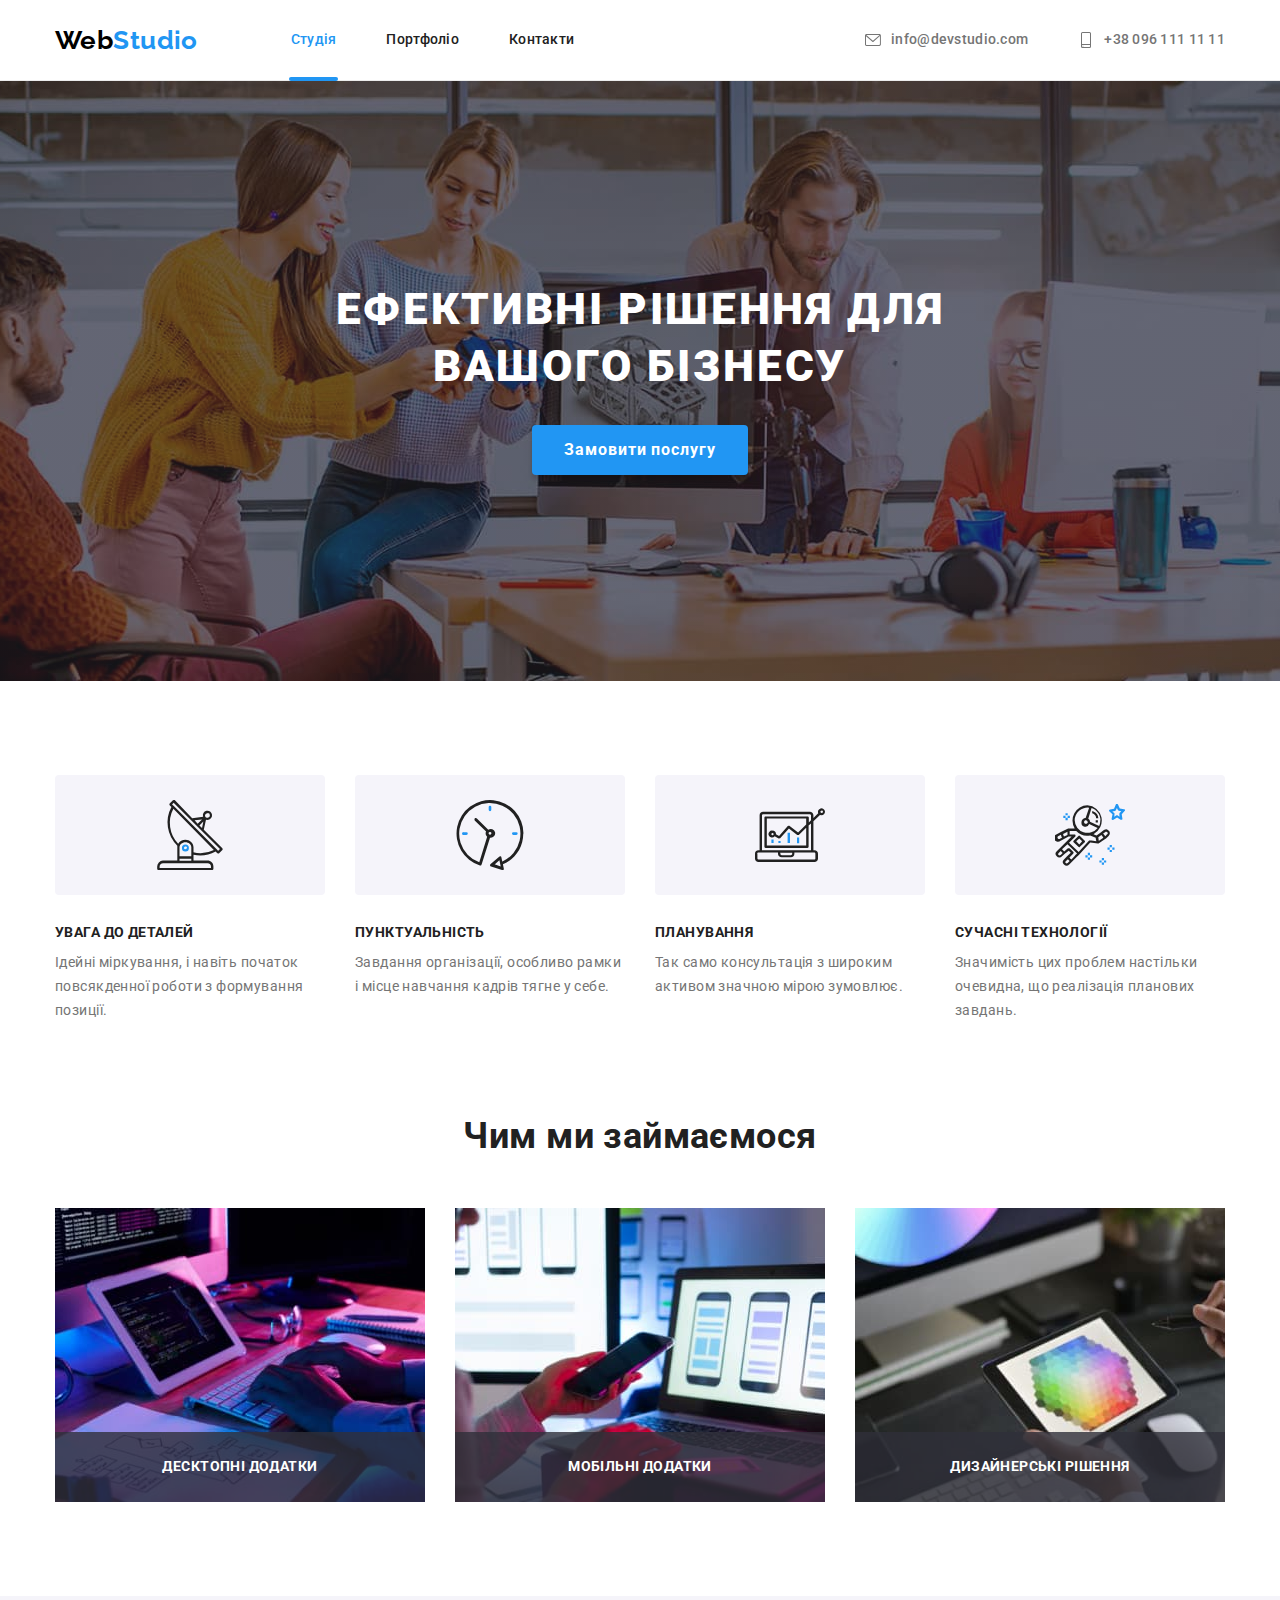
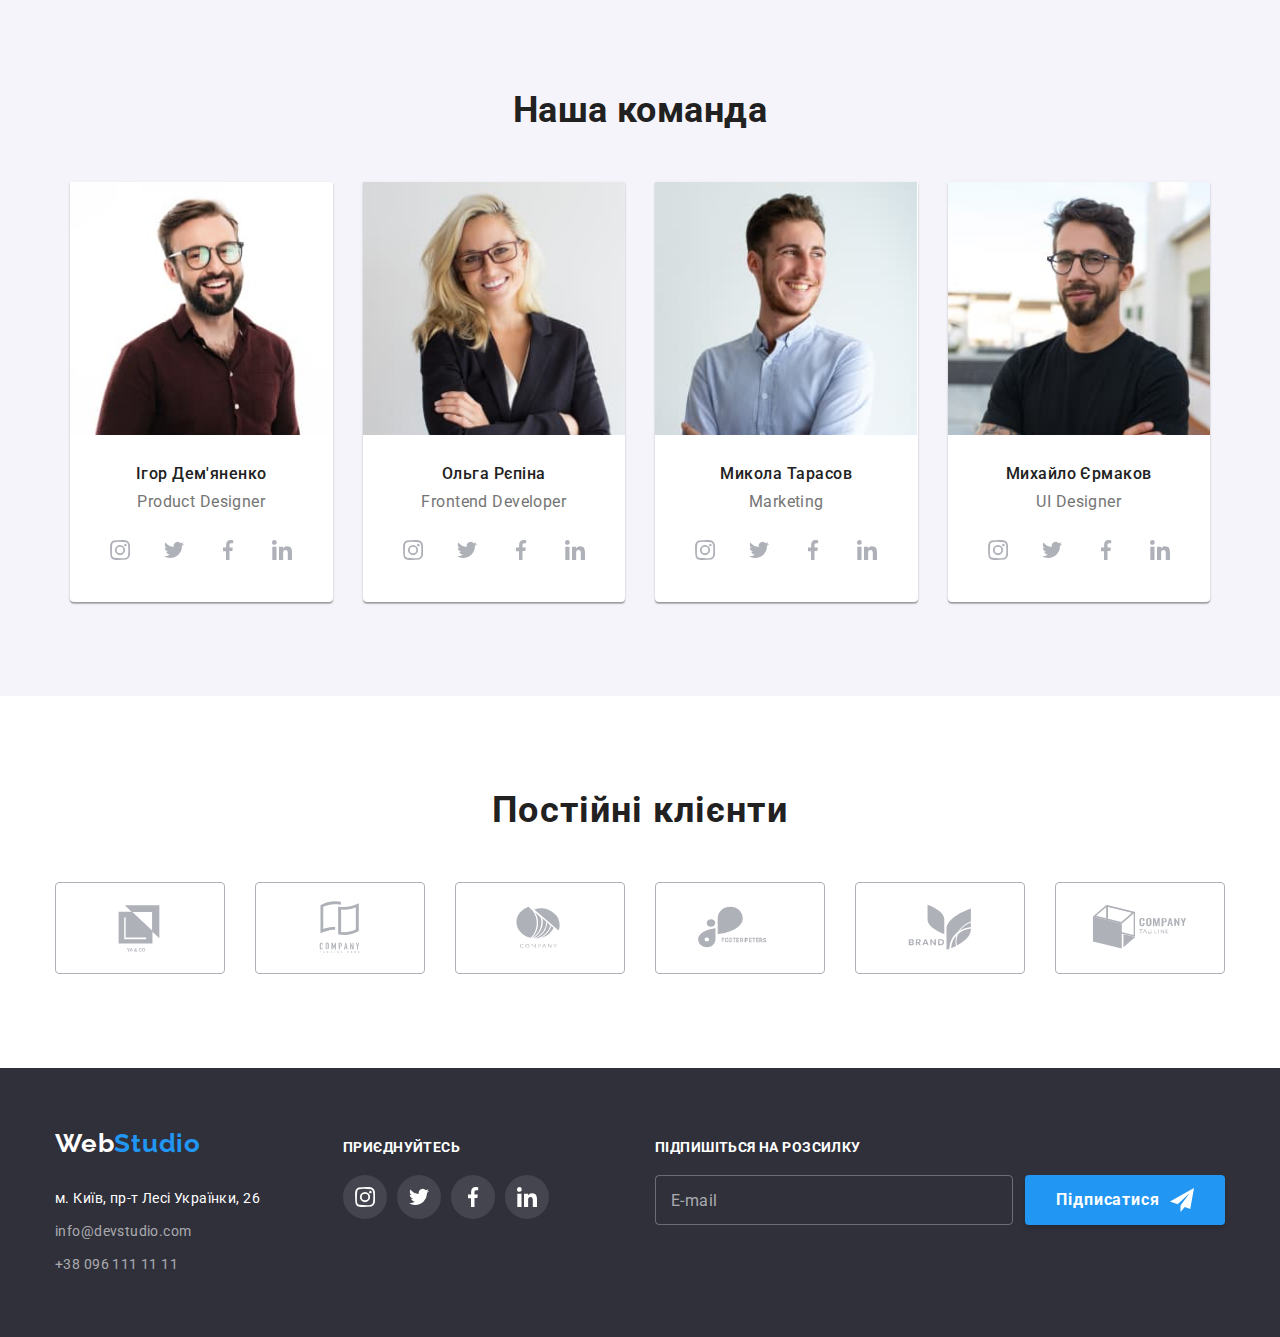
==== commit 833a60cb: "komit" ====
--- a/index.html
+++ b/index.html
@@ -6,50 +6,99 @@
   <meta http-equiv="X-UA-Compatible" content="IE=edge" />
   <meta name="viewport" content="width=device-width, initial-scale=1.0" />
   <title>Document</title>
-
   <link href="https://fonts.googleapis.com/css2?family=Raleway:wght@700&family=Roboto:wght@400;500;700;900&display=swap"
     rel="stylesheet" />
   <link rel="stylesheet"
     href="https://cdnjs.cloudflare.com/ajax/libs/modern-normalize/1.1.0/modern-normalize.min.css" />
 
   <link rel="stylesheet" href="./css/styles.css" />
-  <title>Препросесор SASS</title>
-  <link rel="stylesheet" href="./css/main.min.css">
+  <link rel="stylesheet" href="./css/main.min.css" />
 </head>
 
 <body>
   <header class="header">
-    <div class="header__container container">
-      <a href="./index.html" class="logo">
-        <span class="logo__web">Web</span><span class="logo__studio">Studio</span></a>
-      <nav>
-        <ul class="header__menu list">
-          <li class="header__item">
-            <a href="./index.html" class="header__link header__link--current header__link--active">Студія</a>
-          </li>
-          <li class="header__item">
-            <a href="./portfolio.html" class="header__link">Портфоліо</a>
-          </li>
-          <li class="header__item"><a href="" class="header__link">Контакти</a></li>
+    <div class="container header-nav">
+      <nav class="nav">
+        <a href="./index.html" class="nav__logo logo"><span class="nav__logo--web">Web</span>Studio</a>
+        <ul class="nav__list">
+          <li class="nav__item list"><a class="nav__link nav__link--active" href="./index.html">Студія</a>
+          </li>
+          <li class="nav__item list"><a class="nav__link" href="./portfolio.html">Портфоліо</a></li>
+          <li class="nav__item list"><a class="nav__link" href="">Контакти</a></li>
         </ul>
       </nav>
 
-      <ul class="header__menu list">
-        <li class="header__contact">
-          <a href="mailto:info@devstudio.com" class="header__link">
-            <svg class="header__icon" width="16" height="12">
-              <use href="./images/icons.svg#icon-email" class="o"></use>
+      <ul class="contacts">
+        <li class="contacts__item list">
+          <a class="contacts__link" href="mailto:info@devstudio.com">
+            <svg class="contacts__icon">
+              <use href="./images/icons.svg#icon-email"></use>
             </svg>
-            info@devstudio.com</a>
+            info@devstudio.com
+          </a>
         </li>
-        <li class="header__contact">
-          <a href="tel:+380961111111" class="header__link">
-            <svg class="header__icon" width="10" height="16">
+        <li class="contacts__item list">
+          <a class="contacts__link" href="tel:+380961111111">
+            <svg class="contacts__icon">
               <use href="./images/icons.svg#icon-smartphone"></use>
             </svg>
-            +38 096 111 11 11</a>
+            +38 096 111 11 11
+          </a>
         </li>
       </ul>
+    </div>
+
+    <div class="container mobile-nav">
+      <a href="./index.html" class="mobile-nav__logo logo"><span class="nav__logo--web">Web</span>Studio</a>
+      <button type="button" class="mobile-nav__btn mobile-nav__btn--burger js-open-menu" aria-expanded="false"
+        aria-controls="mobile-menu">
+        <svg class="mobile-nav__icon" width="40" height="40">
+          <use href="./images/icons.svg#icon-menu"></use>
+        </svg>
+      </button>
+      <div class="mobile-nav__modal menu-container js-menu-container" id="mobile-menu">
+        <ul class="mobile-nav__list mobile-menu">
+          <li class="mobile-nav__item list">
+            <a class="mobile-nav__link" href="./index.html">Студія</a>
+          </li>
+          <li class="mobile-nav__item list">
+            <a class="mobile-nav__link" href="./portfolio.html">Портфоліо</a>
+          </li>
+          <li class="mobile-nav__item list">
+            <a class="mobile-nav__link" href="#">Контакти</a>
+          </li>
+        </ul>
+        <div class="mobile-nav__contacts tel-contacts">
+          <ul class="tel-contacts__list">
+            <li class="tel-contacts__item list">
+              <a class="tel-contacts__link tel-contacts__link--tel" href="#">+38 096 111 11 11</a>
+            </li>
+            <li class="tel-contacts__item list">
+              <a class="tel-contacts__link tel-contacts__link--mail" href="#">info@devstudio.com</a>
+            </li>
+          </ul>
+          <ul class="tel-contacts__socials socials-nav">
+            <li class="socials-nav__item list">
+              <a class="socials-nav__link" href="#">Instagram</a>
+            </li>
+            <li class="socials-nav__item list">
+              <a class="socials-nav__link" href="#">Twitter</a>
+            </li>
+            <li class="socials-nav__item list">
+              <a class="socials-nav__link" href="#">Facebook</a>
+            </li>
+            <li class="socials-nav__item list">
+              <a class="socials-nav__link" href="#">LinkedIn</a>
+            </li>
+          </ul>
+        </div>
+
+        <button type="button" class="mobile-nav__btn mobile-nav__btn--close js-close-menu">
+          <svg class="mobile-nav__close-icon" width="40" height="40">
+            <use href="./images/icons.svg#icon-closs"></use>
+          </svg>
+        </button>
+      </div>
     </div>
   </header>
 
@@ -64,11 +113,10 @@
     </section>
 
     <section class="section no-pading">
-      <div class="container">
+      <div class="container benefits">
         <h2 class="visually-hidden">Переваги</h2>
 
         <ul class="benefits__box list">
-
           <li class="benefits__element">
             <div class="benefits__icons">
               <svg class="benefits__icon" width="70" height="70">
@@ -120,21 +168,23 @@
       </div>
     </section>
 
-    <section class="section">
+    <section class="section ">
       <div class="container work">
         <h2 class="work__title">Чим ми займаємося</h2>
         <ul class="work__menu list">
           <li class="work__images">
-            <img src="./images/img.jpg" alt="programer-working-his-desk-office" width="370" height="294" />
+            <img srcset="./images/work/work1.jpg 1x, ./images/work/work1@2x.jpg 2x" src="./images/work/work1.jpg"
+              alt="процес програмування" width="370" height="294">
             <div class="work__text">Десктопні додатки</div>
           </li>
           <li class="work__images">
-            <img src="./images/img1.jpg" alt="creators-is-working-interface-mobile-phones" width="370" height="294" />
+            <img srcset="./images/work/work2.jpg 1x, ./images/work/work2@2x.jpg 2x" src="./images/work/work2.jpg"
+              alt="процес програмування" width="370" height="294">
             <div class="work__text">Мобільні додатки</div>
           </li>
           <li class="work__images">
-            <img src="./images/img2.jpg" alt="creative-artist-web-design-with-working-colour-selection-graphic-tablet"
-              width="370" height="294" />
+            <img srcset="./images/work/work3.jpg 1x, ./images/work/work3@2x.jpg 2x" src="./images/work/work3.jpg"
+              alt="процес програмування" width="370" height="294">
             <div class="work__text">Дизайнерські рішення</div>
           </li>
         </ul>
@@ -148,7 +198,18 @@
         <ul class="team__menu list">
 
           <li class="team__images">
-            <img src="./images/foto1.jpg" alt="Product Designer" class="picture" width="270" height="260" />
+            <picture>
+              <source
+                srcset="./images/team/product-designer-desctop.jpg 1x, ./images/team/product-designer-desctop@2x.jpg 2x"
+                media="(min-width: 1200px)">
+              <source
+                srcset="./images/team/product-designer-tablet.jpg 1x, ./images/team/product-designer-tablet@2x.jpg 2x"
+                media="(min-width: 768px)">
+              <source
+                srcset="./images/team/product-designer-mobile.jpg 1x, ./images/team/product-designer-mobile@2x.jpg 2x"
+                media="(max-width: 767px)">
+              <img class="team__image" src="./images/team/product-designer-mobile@2x.jpg" alt="фото Ігора Дем'яненко">
+            </picture>
             <div class="team__box">
               <h3 class="team__name">Ігор Дем'яненко</h3>
               <p class="team__work">Product Designer</p>
@@ -188,7 +249,18 @@
             </div>
           </li>
           <li class="team__images">
-            <img src="./images/foto2.jpg" alt="Frontend Developer" class="picture" width="270" height="260" />
+            <picture>
+              <source
+                srcset="./images/team/frontend-developer-desctop.jpg 1x, ./images/team/frontend-developer-desctop@2x.jpg 2x"
+                media="(min-width: 1200px)">
+              <source
+                srcset="./images/team/frontend-developer-tablet.jpg 1x, ./images/team/frontend-developer-tablet@2x.jpg 2x"
+                media="(min-width: 768px)">
+              <source
+                srcset="./images/team/frontend-developer-mobile.jpg 1x, ./images/team/frontend-developer-mobile@2x.jpg 2x"
+                media="(max-width: 767px)">
+              <img class="team__image" src="./images/team/frontend-developer-mobile@2x.jpg" alt="фото Ігора Дем'яненко">
+            </picture>
             <div class="team__box">
               <h3 class="team__name">Ольга Рєпіна</h3>
               <p class="team__work">Frontend Developer</p>
@@ -228,7 +300,15 @@
             </div>
           </li>
           <li class="team__images">
-            <img src="./images/foto3.jpg" alt="Marketing" class="picture" width="270" height="260" />
+            <picture>
+              <source srcset="./images/team/marketing-desctop.jpg 1x, ./images/team/marketing-desctop@2x.jpg 2x"
+                media="(min-width: 1200px)">
+              <source srcset="./images/team/marketingr-tablet.jpg 1x, ./images/team/marketing-tablet@2x.jpg 2x"
+                media="(min-width: 768px)">
+              <source srcset="./images/team/marketing-mobile.jpg 1x, ./images/team/marketing-mobile@2x.jpg 2x"
+                media="(max-width: 767px)">
+              <img class="team__image" src="./images/team/marketing-mobile@2x.jpg" alt="фото Ігора Дем'яненко">
+            </picture>
             <div class="team__box">
               <h3 class="team__name">Микола Тарасов</h3>
               <p class="team__work">Marketing</p>
@@ -267,7 +347,15 @@
             </div>
           </li>
           <li class="team__images">
-            <img src="./images/foto4.jpg" alt="UI Designer" class="picture" width="270" height="260" />
+            <picture>
+              <source srcset="./images/team/designer-desctop.jpg 1x, ./images/team/designer-desctop@2x.jpg 2x"
+                media="(min-width: 1200px)">
+              <source srcset="./images/team/designer-tablet.jpg 1x, ./images/team/designer-tablet@2x.jpg 2x"
+                media="(min-width: 768px)">
+              <source srcset="./images/team/designer-mobile.jpg 1x, ./images/team/designer-mobile@2x.jpg 2x"
+                media="(max-width: 767px)">
+              <img class="team__image" src="./images/team/designer-mobile@2x.jpg" alt="фото Ігора Дем'яненко">
+            </picture>
             <div class="team__box">
               <h3 class="team__name">Михайло Єрмаков</h3>
               <p class="team__work">UI Designer</p>
@@ -314,37 +402,37 @@
       <div class="clients container">
         <h2 class="clients__title">Постійні клієнти</h2>
         <ul class="clients__box">
-          <li class="clients__element">
+          <li class="clients__element list">
             <a class="clients__link" href="">
               <svg class="clients__icon" width="106" height="60">
                 <use href="./images/icons.svg#icon-logo1"></use>
               </svg></a>
           </li>
-          <li class="clients__element">
+          <li class="clients__element list">
             <a class="clients__link" href="">
               <svg class="clients__icon" width="106" height="60">
                 <use href="./images/icons.svg#icon-logo2"></use>
               </svg></a>
           </li>
-          <li class="clients__element">
+          <li class="clients__element list">
             <a class="clients__link" href="">
               <svg class="clients__icon" width="106" height="60">
                 <use href="./images/icons.svg#icon-logo3"></use>
               </svg></a>
           </li>
-          <li class="clients__element">
+          <li class="clients__element list">
             <a class="clients__link" href="">
               <svg class="clients__icon" width="106" height="60">
                 <use href="./images/icons.svg#icon-logo4"></use>
               </svg></a>
           </li>
-          <li class="clients__element">
+          <li class="clients__element list">
             <a class="clients__link" href="">
               <svg class="clients__icon" width="106" height="60">
                 <use href="./images/icons.svg#icon-logo5"></use>
               </svg></a>
           </li>
-          <li class="clients__element">
+          <li class="clients__element list">
             <a class="clients__link" href="">
               <svg class="clients__icon" width="106" height="60">
                 <use href="./images/icons.svg#icon-logo6"></use>
@@ -358,9 +446,7 @@
   <footer class="footer">
     <div class="container footer__container">
       <div class="footer__logo">
-        <a href="./index.html" class="footer__link"><span class="footer__web">Web</span><span
-            class="footer__studio">Studio</span>
-        </a>
+        <a href="./index.html" class="footer__link logo"><span class="footer__web">Web</span>Studio</a>
         <address>
           <ul class="footer__adress list">
             <li class="footer__item">
@@ -416,10 +502,12 @@
         <form class="footer__box">
           <label for="E-mail" class="footer__label"></label>
           <input type="email" class="footer__input" name="E-mail" id="E-mail" placeholder="E-mail" />
-          <button type="submit" class="footer__button">Підписатися
+          <button type="submit" class="footer__button">
+            Підписатися
             <svg width="24" height="24">
               <use href="./images/icons.svg#icon-send" class="o"></use>
-            </svg></button>
+            </svg>
+          </button>
         </form>
       </div>
     </div>
@@ -466,7 +554,7 @@
         </div>
         <div class="form__field">
           <label for="comment" class="form__label">Коментар</label>
-          <textarea class=" form__comment" name="comment" placeholder="Введіть текст" id="comment"></textarea>
+          <textarea class="form__comment" name="comment" placeholder="Введіть текст" id="comment"></textarea>
         </div>
 
         <!-- /* Чекбокс */ -->
@@ -474,8 +562,8 @@
           <label class="checkbox__label">
             <input class="checkbox__input" type="checkbox" name="checkbox" value="checkbox" id="checkbox" />
             <span class="checkbox__icon"></span>
-            <span class="checkbox__icon--blue"></span>Погоджуюся з розсилкою та
-            приймаю
+            <span class="checkbox__icon--blue"></span>Погоджуюся з розсилкою
+            та приймаю
             <a href="" class="checkbox__clic">Умови договору</a>
           </label>
         </div>
@@ -486,6 +574,7 @@
     </div>
   </div>
   <script src="./js/modal.js"></script>
+  <script defer src="./js/mobile-menu.js"></script>
 </body>
 
 </html>--- a/css/main.min.css
+++ b/css/main.min.css
@@ -1 +1 @@
-/*! modern-normalize v0.6.0 | MIT License | https://github.com/sindresorhus/modern-normalize */*,*::before,*::after{-webkit-box-sizing:border-box;box-sizing:border-box}:root{-moz-tab-size:4;-o-tab-size:4;tab-size:4}html{line-height:1.15;-webkit-text-size-adjust:100%}body{margin:0}body{font-family:system-ui,-apple-system,"Segoe UI",Roboto,Helvetica,Arial,sans-serif,"Apple Color Emoji","Segoe UI Emoji"}hr{height:0}abbr[title]{-webkit-text-decoration:underline dotted;text-decoration:underline dotted}b,strong{font-weight:bolder}code,kbd,samp,pre{font-family:SFMono-Regular,Consolas,"Liberation Mono",Menlo,monospace;font-size:1em}small{font-size:80%}sub,sup{font-size:75%;line-height:0;position:relative;vertical-align:baseline}sub{bottom:-0.25em}sup{top:-0.5em}button,input,optgroup,select,textarea{font-family:inherit;font-size:100%;line-height:1.15;margin:0}button,select{text-transform:none}button,[type=button],[type=reset],[type=submit]{-webkit-appearance:button}button::-moz-focus-inner,[type=button]::-moz-focus-inner,[type=reset]::-moz-focus-inner,[type=submit]::-moz-focus-inner{border-style:none;padding:0}button:-moz-focusring,[type=button]:-moz-focusring,[type=reset]:-moz-focusring,[type=submit]:-moz-focusring{outline:1px dotted ButtonText}fieldset{padding:.35em .75em .625em}legend{padding:0}progress{vertical-align:baseline}[type=number]::-webkit-inner-spin-button,[type=number]::-webkit-outer-spin-button{height:auto}[type=search]{-webkit-appearance:textfield;outline-offset:-2px}[type=search]::-webkit-search-decoration{-webkit-appearance:none}::-webkit-file-upload-button{-webkit-appearance:button;font:inherit}summary{display:list-item}:root{--background-color: #ffffff;--brand-color: #2f303a;--button-color: #2196f3;--text-color: #212121;--second-text: #757575;--animation-name: #f5f4fa;--button-activ: #188ce8;--background-color-hero: #c4c4c4;--icons: #afb1b8}html{-webkit-box-sizing:border-box;box-sizing:border-box}*,*::before,*::after{-webkit-box-sizing:inherit;box-sizing:inherit}h1,h2,h3,h4,h5,h6,ul,p{margin:0}ul{padding:0}img{display:block;max-width:100%;height:auto}a{text-decoration:none;color:inherit}body{background-color:var(--background-color);color:var(--second-text);font-family:Roboto,sans-serif;font-size:14px;letter-spacing:.03em}header{border-bottom:1px solid #ececec}.container{width:1200px;padding-left:15px;padding-right:15px;margin-left:auto;margin-right:auto}.section{padding-top:94px;padding-bottom:94px}.list{list-style:none;padding:0}.no-pading{padding-bottom:0}.visually-hidden{position:absolute;width:1px;height:1px;margin:-1px;border:0;padding:0;white-space:nowrap;-webkit-clip-path:inset(100%);clip-path:inset(100%);clip:rect(0 0 0 0);overflow:hidden}header{border-bottom:1px solid #ececec}.header__container{display:-webkit-box;display:-ms-flexbox;display:flex;-webkit-box-align:center;-ms-flex-align:center;align-items:center}.logo{margin-right:93px;padding-top:24px;padding-bottom:25px;font-family:Raleway;font-style:normal;font-weight:700;font-size:26px;line-height:1.19;letter-spacing:.03em}.logo__web{color:var(--button-color)}.logo__studio{color:var(--text-color)}.header-menu{display:-webkit-box;display:-ms-flexbox;display:flex;margin-left:93px}.header__item{position:relative;display:inline-block}.header__item:not(:last-child){margin-right:50px}.header__link{display:block;padding-top:32px;padding-bottom:32px;font-family:"Roboto";font-style:normal;font-weight:500;line-height:1.14;letter-spacing:.02em;-webkit-transition:color 250ms cubic-bezier(0.4, 0, 0.2, 1);transition:color 250ms cubic-bezier(0.4, 0, 0.2, 1)}.header__link:hover,.header__link:focus{color:var(--button-color)}.header__link--active::after{content:"";position:absolute;width:100%;display:inline-block;height:4px;left:0;bottom:0;margin-top:28px;background:#2196f3;border-radius:2px}.header__link--current{color:var(--button-color)}.header__menu{display:-webkit-box;display:-ms-flexbox;display:flex;margin-left:auto;line-height:16px;font-size:14px;-webkit-box-align:center;-ms-flex-align:center;align-items:center;fill:var(--second-text)}.header__contact:first-child{margin-right:30px}.header__link{display:-webkit-box;display:-ms-flexbox;display:flex;-webkit-box-align:center;-ms-flex-align:center;align-items:center;font-weight:500;line-height:1.14;letter-spacing:.02em}.header__link{fill:var(--second-text);-webkit-transition:color 250ms cubic-bezier(0.4, 0, 0.2, 1);transition:color 250ms cubic-bezier(0.4, 0, 0.2, 1)}.header__link:hover,.header__link:focus{color:var(--button-color);fill:var(--button-color)}.header__icon{margin-right:10px}.hero{padding:200px 0 200px 0;max-width:1600px;height:600px;margin-left:auto;margin-right:auto;background:var(--background-color-hero);background-image:-webkit-gradient(linear, left top, right top, from(rgba(40, 48, 58, 0.4)), to(rgba(47, 48, 58, 0.4))),url(../images/Imgfon.jpg);background-image:linear-gradient(to right, rgba(40, 48, 58, 0.4), rgba(47, 48, 58, 0.4)),url(../images/Imgfon.jpg);background-repeat:no-repeat;background-position:center;background-size:auto}.hero__text{text-align:center;color:var(--background-color);font-size:44px;line-height:1.36;letter-spacing:.06em;text-transform:uppercase;font-weight:900;margin:0 auto 30px;width:696px}.hero__button{display:-webkit-box;display:-ms-flexbox;display:flex;text-align:center;-webkit-box-orient:vertical;-webkit-box-direction:normal;-ms-flex-direction:column;flex-direction:column;-webkit-box-pack:center;-ms-flex-pack:center;justify-content:center;-webkit-box-align:center;-ms-flex-align:center;align-items:center;cursor:pointer;font-weight:700;font-size:16px;line-height:1.88;letter-spacing:.06em;-webkit-box-shadow:0px 4px 4px rgba(0,0,0,.15);box-shadow:0px 4px 4px rgba(0,0,0,.15);border-radius:4px;border:none;width:216px;height:50px;margin:auto;padding:0;color:var(--background-color);background-color:var(--button-color);-webkit-transition:background-color 250ms cubic-bezier(0.4, 0, 0.2, 1),color 250ms cubic-bezier(0.4, 0, 0.2, 1);transition:background-color 250ms cubic-bezier(0.4, 0, 0.2, 1),color 250ms cubic-bezier(0.4, 0, 0.2, 1)}.hero__button:hover,.hero__button:focus{background-color:var(--button-activ)}.benefits__box{display:-webkit-box;display:-ms-flexbox;display:flex;-ms-flex-wrap:wrap;flex-wrap:wrap;-webkit-column-gap:30px;-moz-column-gap:30px;column-gap:30px}.benefits__box .benefits__element{-ms-flex-preferred-size:calc((100% - 90px)/4);flex-basis:calc((100% - 90px)/4)}.benefits__name{margin-bottom:10px;color:var(--text-color);font-weight:700;line-height:1.14;font-size:14px;text-transform:uppercase}.benefits__text{line-height:1.71}.benefits__icons{display:-webkit-box;display:-ms-flexbox;display:flex;-webkit-box-align:center;-ms-flex-align:center;align-items:center;-webkit-box-pack:center;-ms-flex-pack:center;justify-content:center;width:270px;height:120px;border-radius:4px;margin-bottom:30px;background-color:var(--animation-name)}.benefits__icon{display:-webkit-box;display:-ms-flexbox;display:flex;-webkit-box-pack:center;-ms-flex-pack:center;justify-content:center}.benefits__icon:not(:last-child){margin-right:30px}.work__title{margin-bottom:50px;color:var(--text-color);font-weight:700;font-size:36px;line-height:1.16;text-align:center}.work__menu{display:-webkit-box;display:-ms-flexbox;display:flex;-ms-flex-wrap:wrap;flex-wrap:wrap;-webkit-column-gap:30px;-moz-column-gap:30px;column-gap:30px}.work__menu{-ms-flex-preferred-size:calc((100% - 60px)/3);flex-basis:calc((100% - 60px)/3)}.work__menu{position:relative}.work__text{position:absolute;display:-webkit-box;display:-ms-flexbox;display:flex;-webkit-box-pack:center;-ms-flex-pack:center;justify-content:center;bottom:0;-webkit-box-align:center;-ms-flex-align:center;align-items:center;width:370px;height:70px;background:rgba(47,48,58,.8);font-weight:700;font-size:14px;line-height:1.14;letter-spacing:.03em;text-transform:uppercase;color:var(--background-color)}.team{background:var(--animation-name)}.team__title{margin-bottom:50px;color:var(--text-color);font-weight:700;font-size:36px;line-height:1.16;text-align:center}.team__menu{display:-webkit-box;display:-ms-flexbox;display:flex;-ms-flex-wrap:wrap;flex-wrap:wrap;-webkit-column-gap:30px;-moz-column-gap:30px;column-gap:30px}.team__menu>.team__images{-ms-flex-preferred-size:calc((100% - 90px)/4);flex-basis:calc((100% - 90px)/4);background-color:var(--background-color);-webkit-box-shadow:0px 1px 3px rgba(0,0,0,.12),0px 1px 1px rgba(0,0,0,.14),0px 2px 1px rgba(0,0,0,.2);box-shadow:0px 1px 3px rgba(0,0,0,.12),0px 1px 1px rgba(0,0,0,.14),0px 2px 1px rgba(0,0,0,.2);border-radius:0px 0px 4px 4px}.team__images>.team__box{padding:30px 0}.team__name{margin-bottom:10px;color:var(--text-color);font-weight:500;font-size:16px;line-height:1.18;letter-spacing:.03em;text-align:center}.team__work{font-size:16px;line-height:1.18;text-align:center}.icons{display:-webkit-box;display:-ms-flexbox;display:flex;-webkit-box-align:center;-ms-flex-align:center;align-items:center;-webkit-box-pack:center;-ms-flex-pack:center;justify-content:center;padding-top:16px}.icons__box{display:-webkit-box;display:-ms-flexbox;display:flex;-webkit-box-pack:center;-ms-flex-pack:center;justify-content:center}.icons__images{list-style-type:none}.icons__images:not(:last-child){margin-right:10px}.icons__link{display:-webkit-box;display:-ms-flexbox;display:flex;-webkit-box-pack:center;-ms-flex-pack:center;justify-content:center;-webkit-box-align:center;-ms-flex-align:center;align-items:center;width:44px;height:44px;fill:var(--icons);cursor:pointer;background-color:var(--background-color);border-radius:50%;-webkit-transition:background-color 250ms cubic-bezier(0.4, 0, 0.2, 1),fill 250ms cubic-bezier(0.4, 0, 0.2, 1);transition:background-color 250ms cubic-bezier(0.4, 0, 0.2, 1),fill 250ms cubic-bezier(0.4, 0, 0.2, 1)}.icons__link:hover,.icons__link:focus{fill:var(--background-color);background-color:var(--button-color);border-radius:50%}.clients__title{margin-bottom:50px;font-weight:700;font-size:36px;line-height:1.16;text-align:center;letter-spacing:.03em;color:var(--text-color)}.clients__box{display:-webkit-box;display:-ms-flexbox;display:flex;-webkit-box-pack:center;-ms-flex-pack:center;justify-content:center}.clients__element{display:-webkit-box;display:-ms-flexbox;display:flex;-webkit-box-pack:center;-ms-flex-pack:center;justify-content:center;-webkit-box-align:baseline;-ms-flex-align:baseline;align-items:baseline}.clients__element:not(:last-child){margin-right:30px}.clients__link{display:-webkit-box;display:-ms-flexbox;display:flex;-webkit-box-pack:center;-ms-flex-pack:center;justify-content:center;-webkit-box-align:center;-ms-flex-align:center;align-items:center;width:170px;height:92px;border:1px solid var(--icons);border-radius:4px;fill:var(--icons);-webkit-transition:border 250ms cubic-bezier(0.4, 0, 0.2, 1),fill 250ms cubic-bezier(0.4, 0, 0.2, 1);transition:border 250ms cubic-bezier(0.4, 0, 0.2, 1),fill 250ms cubic-bezier(0.4, 0, 0.2, 1)}.clients__link:hover,.clients__link:focus{fill:var(--button-color);border-color:var(--button-color)}.footer{background:var(--brand-color);height:252px;padding:60px 0 60px 0}.footer .footer__container{display:-webkit-box;display:-ms-flexbox;display:flex;-webkit-box-align:baseline;-ms-flex-align:baseline;align-items:baseline;-webkit-box-pack:justify;-ms-flex-pack:justify;justify-content:space-between}.footer__logo{margin-right:70px}.footer__logo .footer__link{display:-webkit-box;display:-ms-flexbox;display:flex;margin-bottom:20px;font-family:Raleway;font-weight:700;font-size:26px;line-height:1.19}.footer__web{color:var(--background-color)}.footer__studio{color:var(--button-color)}.footer__item{margin-bottom:9px}.footer__item:last-child{margin-bottom:0}.footer__adress{font-style:normal}.footer__map{color:var(--background-color);line-height:1.71;-webkit-transition:color 250ms cubic-bezier(0.4, 0, 0.2, 1);transition:color 250ms cubic-bezier(0.4, 0, 0.2, 1)}.footer__link-email{color:rgba(255,255,255,.6);line-height:1.71;-webkit-transition:color 250ms cubic-bezier(0.4, 0, 0.2, 1);transition:color 250ms cubic-bezier(0.4, 0, 0.2, 1)}.footer__link-tel{color:rgba(255,255,255,.6);line-height:1.71;-webkit-transition:color 250ms cubic-bezier(0.4, 0, 0.2, 1);transition:color 250ms cubic-bezier(0.4, 0, 0.2, 1)}.footer__map:hover,.footer__map:focus,.footer__link-email:hover,.footer__link-email:focus,.footer__link-tel:hover,.footer__link-tel:focus{color:var(--button-color)}.social-container{display:-webkit-box;display:-ms-flexbox;display:flex;-webkit-box-orient:vertical;-webkit-box-direction:normal;-ms-flex-direction:column;flex-direction:column}.social__title{font-style:normal;font-weight:700;font-size:14px;line-height:16px;letter-spacing:.03em;text-transform:uppercase;margin-bottom:20px;color:var(--background-color);fill:var(--background-color)}.social{display:-webkit-box;display:-ms-flexbox;display:flex;-webkit-box-align:baseline;-ms-flex-align:baseline;align-items:baseline}.social__item{display:-webkit-box;display:-ms-flexbox;display:flex;-webkit-box-pack:center;-ms-flex-pack:center;justify-content:center}.social__item:not(:last-child){margin-right:10px}.social__link{display:-webkit-box;display:-ms-flexbox;display:flex;-webkit-box-pack:center;-ms-flex-pack:center;justify-content:center;-webkit-box-align:center;-ms-flex-align:center;align-items:center;width:44px;height:44px;fill:var(--background-color);cursor:pointer;background-color:rgba(255,255,255,.1);border-radius:50%;-webkit-transition:background-color 250ms cubic-bezier(0.4, 0, 0.2, 1),color 250ms cubic-bezier(0.4, 0, 0.2, 1);transition:background-color 250ms cubic-bezier(0.4, 0, 0.2, 1),color 250ms cubic-bezier(0.4, 0, 0.2, 1)}.social__link:hover,.social__link:focus{fill:var(--background-color);background-color:var(--button-color);border-radius:50%}.social__link:not(:last-child){margin-right:10px}.footer__form{margin-left:93px}.footer__title{font-style:normal;font-weight:700;font-size:14px;line-height:16px;letter-spacing:.03em;text-transform:uppercase;margin-bottom:20px;color:var(--background-color)}.footer__box{display:-webkit-box;display:-ms-flexbox;display:flex;-webkit-box-align:center;-ms-flex-align:center;align-items:center}.footer__label{position:absolute;display:-webkit-box;display:-ms-flexbox;display:flex;font-size:16px;line-height:1.25;letter-spacing:.03em;color:rgba(255,255,255,.6)}.footer__input{display:-webkit-box;display:-ms-flexbox;display:flex;-webkit-box-align:center;-ms-flex-align:center;align-items:center;width:358px;height:50px;font-style:normal;font-weight:400;font-size:16px;line-height:1.25;letter-spacing:.03em;color:var(--background-color);padding:16px 15px;border:1px solid rgba(255,255,255,.3);border-radius:4px;background-color:rgba(0,0,0,0)}.footer__input::-webkit-input-placeholder{color:rgba(255,255,255,.6)}.footer__input::-moz-placeholder{color:rgba(255,255,255,.6)}.footer__input:-ms-input-placeholder{color:rgba(255,255,255,.6)}.footer__input::-ms-input-placeholder{color:rgba(255,255,255,.6)}.footer__input::placeholder{color:rgba(255,255,255,.6)}.footer__button{display:-webkit-box;display:-ms-flexbox;display:flex;-webkit-box-pack:center;-ms-flex-pack:center;justify-content:center;-webkit-box-align:center;-ms-flex-align:center;align-items:center;width:200px;height:50px;margin-left:12px;padding:0px;font-weight:700;font-size:16px;line-height:1.88;letter-spacing:.06em;color:var(--background-color);background-color:var(--button-color);border:none;-webkit-box-shadow:0px 4px 4px rgba(0,0,0,.15);box-shadow:0px 4px 4px rgba(0,0,0,.15);border-radius:4px;cursor:pointer;-webkit-transition:background-color 250ms cubic-bezier(0.4, 0, 0.2, 1);transition:background-color 250ms cubic-bezier(0.4, 0, 0.2, 1);-webkit-box-orient:horizontal;-webkit-box-direction:normal;-ms-flex-direction:row;flex-direction:row;gap:10px}.footer__button:focus,.footer__button:hover{background-color:var(--button-activ);-webkit-transition:background-color 250ms cubic-bezier(0.4, 0, 0.2, 1);transition:background-color 250ms cubic-bezier(0.4, 0, 0.2, 1)}.portfolio{display:-webkit-box;display:-ms-flexbox;display:flex;-webkit-box-pack:center;-ms-flex-pack:center;justify-content:center;margin-bottom:50px}.portfolio__button{color:var(--text-color);background-color:var(--animation-name);font-weight:500;font-size:16px;line-height:1.62;letter-spacing:.03em;text-align:center;font-family:inherit;cursor:pointer;padding:6px 22px;border-radius:4px;border:1px solid rgba(0,0,0,0);-webkit-transition:background-color 250ms cubic-bezier(0.4, 0, 0.2, 1),color 250ms cubic-bezier(0.4, 0, 0.2, 1),-webkit-box-shadow 250ms cubic-bezier(0.4, 0, 0.2, 1);transition:background-color 250ms cubic-bezier(0.4, 0, 0.2, 1),color 250ms cubic-bezier(0.4, 0, 0.2, 1),-webkit-box-shadow 250ms cubic-bezier(0.4, 0, 0.2, 1);transition:background-color 250ms cubic-bezier(0.4, 0, 0.2, 1),color 250ms cubic-bezier(0.4, 0, 0.2, 1),box-shadow 250ms cubic-bezier(0.4, 0, 0.2, 1);transition:background-color 250ms cubic-bezier(0.4, 0, 0.2, 1),color 250ms cubic-bezier(0.4, 0, 0.2, 1),box-shadow 250ms cubic-bezier(0.4, 0, 0.2, 1),-webkit-box-shadow 250ms cubic-bezier(0.4, 0, 0.2, 1)}.portfolio__button:hover,.portfolio__button:focus{color:var(--background-color);background-color:var(--button-color);-webkit-box-shadow:0px 3px 1px rgba(0,0,0,.1),0px 1px 2px rgba(0,0,0,.08),0px 2px 2px rgba(0,0,0,.12);box-shadow:0px 3px 1px rgba(0,0,0,.1),0px 1px 2px rgba(0,0,0,.08),0px 2px 2px rgba(0,0,0,.12);border-radius:4px}.portfolio__item:not(:last-child){margin-right:8px}.portfolio__box{display:-webkit-box;display:-ms-flexbox;display:flex;-ms-flex-wrap:wrap;flex-wrap:wrap;gap:30px}.portfolio__box>.portfolio__element{-ms-flex-preferred-size:calc((100% - 60px)/3);flex-basis:calc((100% - 60px)/3)}.portfolio__element{-webkit-transition:-webkit-box-shadow 250ms cubic-bezier(0.4, 0, 0.2, 1);transition:-webkit-box-shadow 250ms cubic-bezier(0.4, 0, 0.2, 1);transition:box-shadow 250ms cubic-bezier(0.4, 0, 0.2, 1);transition:box-shadow 250ms cubic-bezier(0.4, 0, 0.2, 1), -webkit-box-shadow 250ms cubic-bezier(0.4, 0, 0.2, 1)}.portfolio__element:hover,.portfolio__element:focus{border:1px solid #eee;-webkit-box-shadow:0px 1px 1px rgba(0,0,0,.12),0px 4px 4px rgba(0,0,0,.06),1px 4px 6px rgba(0,0,0,.16);box-shadow:0px 1px 1px rgba(0,0,0,.12),0px 4px 4px rgba(0,0,0,.06),1px 4px 6px rgba(0,0,0,.16)}.portfolio__thumb{position:relative;overflow:hidden}.portfolio__name{display:inline-block;position:absolute;width:100%;height:100%;top:0;left:0;background-color:rgba(33,150,243,.9);-webkit-transform:translateY(100%);transform:translateY(100%);-webkit-transition:-webkit-transform 250ms cubic-bezier(0.4, 0, 0.2, 1);transition:-webkit-transform 250ms cubic-bezier(0.4, 0, 0.2, 1);transition:transform 250ms cubic-bezier(0.4, 0, 0.2, 1);transition:transform 250ms cubic-bezier(0.4, 0, 0.2, 1), -webkit-transform 250ms cubic-bezier(0.4, 0, 0.2, 1)}.portfolio__element:hover .portfolio__name{background:rgba(33,150,243,.9);-webkit-transform:translateY(0);transform:translateY(0)}.portfolio__text{position:absolute;padding:63px 24px;font-weight:400;font-size:18px;line-height:1.55;letter-spacing:.03em;color:var(--background-color)}.portfolio__container{padding:20px 24px;background:var(--background-color);border:1px solid #eee;border-top:rgba(0,0,0,0)}.portfolio__title{margin-bottom:4px;font-weight:700;font-size:18px;line-height:2;letter-spacing:.06em;color:var(--text-color)}.portfolio__info{font-size:16px;line-height:1.8;color:var(--second-text)}.backdrop{position:fixed;z-index:1;top:0;left:0;width:100%;height:100%;-webkit-transition:opacity 250ms cubic-bezier(0.4, 0, 0.2, 1),visibility 250ms cubic-bezier(0.4, 0, 0.2, 1);transition:opacity 250ms cubic-bezier(0.4, 0, 0.2, 1),visibility 250ms cubic-bezier(0.4, 0, 0.2, 1);background:rgba(0,0,0,.2)}.is-hidden{opacity:0;pointer-events:none;visibility:hidden}.modal{position:absolute;top:50%;left:50%;-webkit-transform:translate(-50%, -50%);transform:translate(-50%, -50%);-webkit-transition:-webkit-transform 250ms cubic-bezier(0.4, 0, 0.2, 1);transition:-webkit-transform 250ms cubic-bezier(0.4, 0, 0.2, 1);transition:transform 250ms cubic-bezier(0.4, 0, 0.2, 1);transition:transform 250ms cubic-bezier(0.4, 0, 0.2, 1), -webkit-transform 250ms cubic-bezier(0.4, 0, 0.2, 1);width:528px;height:581px;background:#fff;-webkit-box-shadow:0px 1px 3px rgba(0,0,0,.12),0px 1px 1px rgba(0,0,0,.14),0px 2px 1px rgba(0,0,0,.2);box-shadow:0px 1px 3px rgba(0,0,0,.12),0px 1px 1px rgba(0,0,0,.14),0px 2px 1px rgba(0,0,0,.2);border-radius:4px}.modal__button{display:-webkit-box;display:-ms-flexbox;display:flex;-webkit-box-align:center;-ms-flex-align:center;align-items:center;-webkit-box-pack:center;-ms-flex-pack:center;justify-content:center;margin-top:8px;margin-right:8px;position:absolute;width:30px;height:30px;right:0;top:0;cursor:pointer;border-radius:50%;background:#fff;border:1px solid rgba(0,0,0,.1)}.modal__button:hover,.modal__button:focus{fill:var(--button-color)}.modal__icon{width:11px;height:11px}.form{width:528px;margin-left:auto;margin-right:auto;padding:40px;background:var(--background-color);-webkit-box-shadow:0px 1px 3px rgba(0,0,0,.12),0px 1px 1px rgba(0,0,0,.14),0px 2px 1px rgba(0,0,0,.2);box-shadow:0px 1px 3px rgba(0,0,0,.12),0px 1px 1px rgba(0,0,0,.14),0px 2px 1px rgba(0,0,0,.2);border-radius:4px}.form__title{display:block;font-family:"Roboto";font-style:normal;font-weight:700;margin-bottom:12px;font-size:20px;line-height:1.15;text-align:center;letter-spacing:.03em;color:var(--text-color)}.form__field{position:relative;display:-webkit-box;display:-ms-flexbox;display:flex;-webkit-box-orient:vertical;-webkit-box-direction:normal;-ms-flex-direction:column;flex-direction:column;margin-bottom:10px}.form__label{position:relative;text-align:left;margin-bottom:4px;font-family:"Roboto";font-style:normal;font-weight:400;font-size:12px;line-height:1.16;letter-spacing:.01em;color:var(--second-text)}.form__input{margin:0;padding:12px 0 12px 42px;width:448px;height:40px;-webkit-box-sizing:border-box;box-sizing:border-box;border:1px solid rgba(33,33,33,.2);border-radius:4px;-webkit-transition:border 250ms cubic-bezier(0.4, 0, 0.2, 1);transition:border 250ms cubic-bezier(0.4, 0, 0.2, 1)}.form__input:focus,.form__input:hover{outline:none;border-color:var(--button-color);-webkit-transition:border-color 250ms cubic-bezier(0.4, 0, 0.2, 1);transition:border-color 250ms cubic-bezier(0.4, 0, 0.2, 1)}.form__control{display:-webkit-box;display:-ms-flexbox;display:flex;position:relative;cursor:pointer}.form__control:focus,.form__control:hover{fill:var(--button-color);-webkit-transition:fill 250ms cubic-bezier(0.4, 0, 0.2, 1);transition:fill 250ms cubic-bezier(0.4, 0, 0.2, 1);-webkit-transition:border 250ms cubic-bezier(0.4, 0, 0.2, 1);transition:border 250ms cubic-bezier(0.4, 0, 0.2, 1)}.form__icon{display:inline-block;position:absolute;width:18px;height:18px;top:50%;left:12px;-webkit-transform:translateY(-50%);transform:translateY(-50%);-webkit-transition:fill 250ms cubic-bezier(0.4, 0, 0.2, 1);transition:fill 250ms cubic-bezier(0.4, 0, 0.2, 1)}.form__comment{display:block;font-size:12px;line-height:1.16;letter-spacing:.01em;font-weight:400;resize:none;padding:12px 16px;width:448px;height:120px;border:1px solid rgba(33,33,33,.2);border-radius:4px;margin-bottom:20px;-webkit-transition:border-color 250ms cubic-bezier(0.4, 0, 0.2, 1);transition:border-color 250ms cubic-bezier(0.4, 0, 0.2, 1)}.form__comment::-webkit-input-placeholder{color:rgba(117,117,117,.5)}.form__comment::-moz-placeholder{color:rgba(117,117,117,.5)}.form__comment:-ms-input-placeholder{color:rgba(117,117,117,.5)}.form__comment::-ms-input-placeholder{color:rgba(117,117,117,.5)}.form__comment::placeholder{color:rgba(117,117,117,.5)}.form__comment:focus,.form__comment:hover{border-color:var(--button-color);outline:none;-webkit-transition:border-color 250ms cubic-bezier(0.4, 0, 0.2, 1);transition:border-color 250ms cubic-bezier(0.4, 0, 0.2, 1)}.checkbox{display:-webkit-box;display:-ms-flexbox;display:flex;-webkit-box-pack:center;-ms-flex-pack:center;justify-content:center;margin-bottom:30px}.checkbox__label{display:-webkit-box;display:-ms-flexbox;display:flex;-webkit-box-align:center;-ms-flex-align:center;align-items:center;cursor:pointer}.checkbox__input{position:absolute;width:1px;height:1px;margin:-1px;border:0;padding:0;clip:rect(0 0 0 0);overflow:hidden}.checkbox__icon{display:inline-block;margin-right:9px;width:16px;height:15px;border:2px solid var(--text-color);border-radius:2px;-webkit-transition:border-color 250ms cubic-bezier(0.4, 0, 0.2, 1),background-color 250ms cubic-bezier(0.4, 0, 0.2, 1);transition:border-color 250ms cubic-bezier(0.4, 0, 0.2, 1),background-color 250ms cubic-bezier(0.4, 0, 0.2, 1);cursor:pointer}.checkbox__input:checked+.checkbox__icon{border-color:var(--button-color);background-color:var(--button-color);background-image:url(../images/icon-check.svg);background-size:contain;background-origin:border-box;background-position:center;-webkit-transition:border-color 250ms cubic-bezier(0.4, 0, 0.2, 1),background-color 250ms cubic-bezier(0.4, 0, 0.2, 1);transition:border-color 250ms cubic-bezier(0.4, 0, 0.2, 1),background-color 250ms cubic-bezier(0.4, 0, 0.2, 1)}.checkbox__input:focus+.checkbox__icon{border-color:var(--button-color)}.checkbox__clic{text-decoration:underline;color:var(--button-color);margin-left:4px}.checkbox__button{display:-webkit-box;display:-ms-flexbox;display:flex;text-align:center;-webkit-box-pack:center;-ms-flex-pack:center;justify-content:center;-webkit-box-align:center;-ms-flex-align:center;align-items:center;cursor:pointer;font-size:16px;line-height:1.88;letter-spacing:.06em;background:var(--button-color);-webkit-box-shadow:0px 4px 4px rgba(0,0,0,.15);box-shadow:0px 4px 4px rgba(0,0,0,.15);border-radius:4px;border:none;width:200px;height:50px;margin:auto;padding:0;color:var(--background-color);background-color:var(--button-color);-webkit-transition:background-color 250ms cubic-bezier(0.4, 0, 0.2, 1),color 250ms cubic-bezier(0.4, 0, 0.2, 1);transition:background-color 250ms cubic-bezier(0.4, 0, 0.2, 1),color 250ms cubic-bezier(0.4, 0, 0.2, 1)}.checkbox__button:hover,.checkbox__button:focus{background-color:var(--button-activ)}/*# sourceMappingURL=main.min.css.map */+/*! modern-normalize v0.6.0 | MIT License | https://github.com/sindresorhus/modern-normalize */*,*::before,*::after{-webkit-box-sizing:border-box;box-sizing:border-box}:root{-moz-tab-size:4;-o-tab-size:4;tab-size:4}html{line-height:1.15;-webkit-text-size-adjust:100%}body{margin:0}body{font-family:system-ui,-apple-system,"Segoe UI",Roboto,Helvetica,Arial,sans-serif,"Apple Color Emoji","Segoe UI Emoji"}hr{height:0}abbr[title]{-webkit-text-decoration:underline dotted;text-decoration:underline dotted}b,strong{font-weight:bolder}code,kbd,samp,pre{font-family:SFMono-Regular,Consolas,"Liberation Mono",Menlo,monospace;font-size:1em}small{font-size:80%}sub,sup{font-size:75%;line-height:0;position:relative;vertical-align:baseline}sub{bottom:-0.25em}sup{top:-0.5em}button,input,optgroup,select,textarea{font-family:inherit;font-size:100%;line-height:1.15;margin:0}button,select{text-transform:none}button,[type=button],[type=reset],[type=submit]{-webkit-appearance:button}button::-moz-focus-inner,[type=button]::-moz-focus-inner,[type=reset]::-moz-focus-inner,[type=submit]::-moz-focus-inner{border-style:none;padding:0}button:-moz-focusring,[type=button]:-moz-focusring,[type=reset]:-moz-focusring,[type=submit]:-moz-focusring{outline:1px dotted ButtonText}fieldset{padding:.35em .75em .625em}legend{padding:0}progress{vertical-align:baseline}[type=number]::-webkit-inner-spin-button,[type=number]::-webkit-outer-spin-button{height:auto}[type=search]{-webkit-appearance:textfield;outline-offset:-2px}[type=search]::-webkit-search-decoration{-webkit-appearance:none}::-webkit-file-upload-button{-webkit-appearance:button;font:inherit}summary{display:list-item}:root{--background-color: #ffffff;--brand-color: #2f303a;--button-color: #2196f3;--text-color: #212121;--second-text: #757575;--animation-name: #f5f4fa;--button-activ: #188ce8;--background-color-hero: #c4c4c4;--icons: #afb1b8}html{-webkit-box-sizing:border-box;box-sizing:border-box}*,*::before,*::after{-webkit-box-sizing:inherit;box-sizing:inherit}h1,h2,h3,h4,h5,h6,ul,p{margin:0}ul{padding:0}img{display:block;max-width:100%;height:auto}a{text-decoration:none;color:inherit}body{background-color:var(--background-color);color:var(--second-text);font-family:Roboto,sans-serif;font-size:14px;letter-spacing:.03em}header{border-bottom:1px solid #ececec}@media screen and (max-width: 1200px){header{border-bottom:1px solid #ececec}}.container{padding-left:15px;padding-right:15px;margin-left:auto;margin-right:auto;max-width:1200px}@media screen and (min-width: 480px){.container{width:480px}}@media screen and (min-width: 768px){.container{width:768px}}@media screen and (min-width: 1200px){.container{width:1200px}}.section{padding-top:60px;padding-bottom:60px}@media screen and (min-width: 1200px){.section{padding-top:94px;padding-bottom:94px}}.list{list-style:none;padding:0}.no-pading{padding-bottom:0}.title{margin-bottom:50px;font-size:28px;line-height:1.18;color:var(--title-text-color);text-align:center}@media screen and (min-width: 1200px){.title{font-size:36px;line-height:1.7}}.visually-hidden{position:absolute;width:1px;height:1px;margin:-1px;border:0;padding:0;white-space:nowrap;-webkit-clip-path:inset(100%);clip-path:inset(100%);clip:rect(0 0 0 0);overflow:hidden}.header-nav{display:none}@media screen and (min-width: 768px){.header-nav{display:-webkit-box;display:-ms-flexbox;display:flex}}.nav{display:-webkit-box;display:-ms-flexbox;display:flex;-webkit-box-align:center;-ms-flex-align:center;align-items:center}.nav__list{display:-webkit-box;display:-ms-flexbox;display:flex;letter-spacing:.02em;font-weight:500;font-size:14px;line-height:1.14}.nav__item:not(:last-child){margin-right:50px}.logo{color:var(--button-color);font-family:"Raleway",sans-serif;font-weight:700;font-size:24px;line-height:1.16}@media screen and (min-width: 1200px){.logo{font-size:26px;line-height:1.19}}.nav__logo{margin-right:88px}@media screen and (min-width: 1200px){.nav__logo{margin-right:93px}}.nav__logo--web{color:#000}.nav__link{position:relative;display:block;padding-top:32px;padding-bottom:32px;color:var(--text-color);-webkit-transition:color 250ms cubic-bezier(0.4, 0, 0.2, 1);transition:color 250ms cubic-bezier(0.4, 0, 0.2, 1)}.nav__link:hover,.nav__link:focus{color:var(--button-color)}.nav__link--active{color:var(--button-color)}.nav__link--active::after{position:absolute;left:-2px;bottom:-1px;content:"";width:calc(100% + 4px);height:4px;border-radius:2px;background-color:var(--button-color)}.contacts{margin-left:auto;letter-spacing:.02em;font-weight:500;font-size:14px;line-height:1.14}@media screen and (min-width: 1200px){.contacts{display:-webkit-box;display:-ms-flexbox;display:flex}}@media screen and (max-width: 1200px){.contacts{padding-top:21px;padding-bottom:21px}}.contacts__link{position:relative;display:-webkit-box;display:-ms-flexbox;display:flex;-webkit-box-align:center;-ms-flex-align:center;align-items:center;color:var(--primary-text-color);-webkit-transition:color 250ms cubic-bezier(0.4, 0, 0.2, 1);transition:color 250ms cubic-bezier(0.4, 0, 0.2, 1)}@media screen and (min-width: 1200px){.contacts__link{padding-top:32px;padding-bottom:32px}}.contacts__link:hover,.contacts__link:focus{color:var(--button-color)}.contacts__item:not(:last-child){margin-bottom:10px}@media screen and (min-width: 1200px){.contacts__item:not(:last-child){margin-right:50px;margin-bottom:0px}}.contacts__icon{width:16px;height:16px;margin-right:10px;fill:currentColor}.mobile-nav{position:relative;display:-webkit-box;display:-ms-flexbox;display:flex;-webkit-box-pack:justify;-ms-flex-pack:justify;justify-content:space-between;-webkit-box-align:center;-ms-flex-align:center;align-items:center;overflow-x:hidden;padding-top:15px;padding-bottom:15px}@media screen and (min-width: 768px){.mobile-nav{display:none}}.mobile-nav__modal{position:fixed;top:0;left:0;width:100%;height:100%;-webkit-transform:translateX(100%);transform:translateX(100%);z-index:1;display:-webkit-box;display:-ms-flexbox;display:flex;-webkit-box-orient:vertical;-webkit-box-direction:normal;-ms-flex-direction:column;flex-direction:column;-webkit-box-pack:justify;-ms-flex-pack:justify;justify-content:space-between;padding:48px 40px;background-color:#fff;-webkit-transition:-webkit-transform 250ms cubic-bezier(0.4, 0, 0.2, 1);transition:-webkit-transform 250ms cubic-bezier(0.4, 0, 0.2, 1);transition:transform 250ms cubic-bezier(0.4, 0, 0.2, 1);transition:transform 250ms cubic-bezier(0.4, 0, 0.2, 1), -webkit-transform 250ms cubic-bezier(0.4, 0, 0.2, 1);transition:transform 250ms cubic-bezier(0.4, 0, 0.2, 1)}.mobile-nav__logo--black{color:#000}.mobile-nav__item:not(:last-child){margin-bottom:32px}.mobile-nav__link{display:block;letter-spacing:.02em;font-weight:500;font-size:34px;line-height:1.17;color:var(--text-color);-webkit-transition:color 250ms cubic-bezier(0.4, 0, 0.2, 1);transition:color 250ms cubic-bezier(0.4, 0, 0.2, 1)}.mobile-nav__link:hover,.mobile-nav__link:focus{color:var(--button-color);-webkit-transition:color 250ms cubic-bezier(0.4, 0, 0.2, 1);transition:color 250ms cubic-bezier(0.4, 0, 0.2, 1)}.mobile-nav__btn{display:-webkit-box;display:-ms-flexbox;display:flex;-webkit-box-pack:center;-ms-flex-pack:center;justify-content:center;-webkit-box-align:center;-ms-flex-align:center;align-items:center;width:40px;height:40px;cursor:pointer;background-color:rgba(0,0,0,0);border:none}.mobile-nav__btn:hover,.mobile-nav__btn:focus{color:var(--button-color);-webkit-transition:color 250ms cubic-bezier(0.4, 0, 0.2, 1);transition:color 250ms cubic-bezier(0.4, 0, 0.2, 1)}.mobile-nav__icon{width:24px;height:16px;fill:currentColor}.mobile-nav__btn--close{position:absolute;top:15px;right:15px}.mobile-nav__close-icon{width:40px;height:40px;fill:currentColor}.mobile-nav__modal.is-open{-webkit-transform:translateX(0);transform:translateX(0)}.tel-contacts__list{margin-bottom:94px}.tel-contacts__item:not(:last-child){margin-bottom:32px}.tel-contacts__link{display:block;font-weight:500;letter-spacing:.02em;color:var(--second-text);-webkit-transition:color 250ms cubic-bezier(0.4, 0, 0.2, 1);transition:color 250ms cubic-bezier(0.4, 0, 0.2, 1)}.tel-contacts__link:hover,.tel-contacts__link:focus{color:var(--button-color)}.tel-contacts__link--tel{font-size:30px;line-height:1.18}.tel-contacts__link--mail{font-size:20px;line-height:1.16}.socials-nav{display:-webkit-box;display:-ms-flexbox;display:flex;-webkit-box-align:center;-ms-flex-align:center;align-items:center;margin:-10px}.socials-nav__item{position:relative;margin:10px}.socials-nav__link::after{content:"";width:4px;height:14px;background-color:teal}.socials-nav__link{font-weight:500;font-size:14px;line-height:1.22;letter-spacing:.02em;color:var(--button-color)}.socials-nav__item:not(:last-child):after{position:absolute;top:0px;right:-10px;content:"";width:1px;height:20px;background-color:rgba(33,33,33,.2)}.hero{padding:200px 0 200px 0;max-width:1600px;height:600px;margin-left:auto;margin-right:auto;background:var(--background-color-hero);background-image:-webkit-gradient(linear, left top, right top, from(rgba(40, 48, 58, 0.4)), to(rgba(47, 48, 58, 0.4))),url(../images/hero/mobile-hero.jpg);background-image:linear-gradient(to right, rgba(40, 48, 58, 0.4), rgba(47, 48, 58, 0.4)),url(../images/hero/mobile-hero.jpg);background-repeat:no-repeat;background-position:center;background-size:auto;max-width:480px;background-color:#c4c4c4;background-position:center;margin-left:auto;margin-right:auto;background-size:cover;text-align:center}@media(min-device-pixel-ratio: 2),(-webkit-min-device-pixel-ratio: 2),(min-resolution: 192dpi),(min-resolution: 2dppx){.hero{background-image:-webkit-gradient(linear, left top, left bottom, from(rgba(47, 48, 58, 0.4)), to(rgba(47, 48, 58, 0.4))),url(../images/hero/mobile-hero@2x.jpg);background-image:linear-gradient(rgba(47, 48, 58, 0.4), rgba(47, 48, 58, 0.4)),url(../images/hero/mobile-hero@2x.jpg)}}@media screen and (min-width: 481px){.hero{background-image:-webkit-gradient(linear, left top, left bottom, from(rgba(47, 48, 58, 0.4)), to(rgba(47, 48, 58, 0.4))),url(../images/hero/tablet-hero.jpg);background-image:linear-gradient(rgba(47, 48, 58, 0.4), rgba(47, 48, 58, 0.4)),url(../images/hero/tablet-hero.jpg);max-width:768px}}@media screen and (min-width: 481px)and (min-device-pixel-ratio: 2),screen and (min-width: 481px)and (-webkit-min-device-pixel-ratio: 2),screen and (min-width: 481px)and (min-resolution: 192dpi),screen and (min-width: 481px)and (min-resolution: 2dppx){.hero{background-image:-webkit-gradient(linear, left top, left bottom, from(rgba(47, 48, 58, 0.4)), to(rgba(47, 48, 58, 0.4))),url(../images/hero/tablet-hero@2x.jpg);background-image:linear-gradient(rgba(47, 48, 58, 0.4), rgba(47, 48, 58, 0.4)),url(../images/hero/tablet-hero@2x.jpg)}}@media screen and (min-width: 769px){.hero{background-image:-webkit-gradient(linear, left top, left bottom, from(rgba(47, 48, 58, 0.4)), to(rgba(47, 48, 58, 0.4))),url(../images/hero/desctop-hero.jpg);background-image:linear-gradient(rgba(47, 48, 58, 0.4), rgba(47, 48, 58, 0.4)),url(../images/hero/desctop-hero.jpg);max-width:1600px}}@media screen and (min-width: 769px)and (min-device-pixel-ratio: 2),screen and (min-width: 769px)and (-webkit-min-device-pixel-ratio: 2),screen and (min-width: 769px)and (min-resolution: 192dpi),screen and (min-width: 769px)and (min-resolution: 2dppx){.hero{background-image:-webkit-gradient(linear, left top, left bottom, from(rgba(47, 48, 58, 0.4)), to(rgba(47, 48, 58, 0.4))),url(../images/hero/desctop-hero@2x.jpg);background-image:linear-gradient(rgba(47, 48, 58, 0.4), rgba(47, 48, 58, 0.4)),url(../images/hero/desctop-hero@2x.jpg)}}.hero__text{text-align:center;margin-bottom:30px;color:var(--background-color);font-weight:900;font-size:26px;line-height:1.6;letter-spacing:.06em;text-transform:uppercase}@media screen and (min-width: 1200px){.hero__text{width:696px;font-size:44px;line-height:1.3;margin-left:auto;margin-right:auto}}.hero__button{display:-webkit-box;display:-ms-flexbox;display:flex;text-align:center;-webkit-box-orient:vertical;-webkit-box-direction:normal;-ms-flex-direction:column;flex-direction:column;-webkit-box-pack:center;-ms-flex-pack:center;justify-content:center;-webkit-box-align:center;-ms-flex-align:center;align-items:center;cursor:pointer;font-weight:700;font-size:16px;line-height:1.88;letter-spacing:.06em;-webkit-box-shadow:0px 4px 4px rgba(0,0,0,.15);box-shadow:0px 4px 4px rgba(0,0,0,.15);border-radius:4px;border:none;width:216px;height:50px;margin:auto;padding:0;color:var(--background-color);background-color:var(--button-color);-webkit-transition:background-color 250ms cubic-bezier(0.4, 0, 0.2, 1),color 250ms cubic-bezier(0.4, 0, 0.2, 1);transition:background-color 250ms cubic-bezier(0.4, 0, 0.2, 1),color 250ms cubic-bezier(0.4, 0, 0.2, 1)}.hero__button:hover,.hero__button:focus{background-color:var(--button-activ)}.benefits__box{display:-webkit-box;display:-ms-flexbox;display:flex;-ms-flex-wrap:wrap;flex-wrap:wrap;gap:30px}@media screen and (max-width: 767px){.benefits__box{display:block}}@media screen and (min-width: 768px){.benefits__element{width:50%;-ms-flex-preferred-size:calc((100% - 90px)/4);flex-basis:calc((100% - 90px)/4)}}@media screen and (max-width: 767px){.benefits__element:not(:last-child){margin-bottom:30px}}.benefits__name{display:-webkit-box;display:-ms-flexbox;display:flex;-webkit-box-pack:center;-ms-flex-pack:center;justify-content:center;margin-bottom:10px;color:var(--text-color);font-weight:700;line-height:1.14;font-size:14px;text-transform:uppercase}@media screen and (max-width: 767px){.benefits__name{-webkit-box-pack:center;-ms-flex-pack:center;justify-content:center}}@media screen and (min-width: 768px){.benefits__name{-webkit-box-pack:start;-ms-flex-pack:start;justify-content:flex-start}}.benefits__text{font-family:"Roboto";font-style:normal;font-weight:400;font-size:14px;line-height:1.7;letter-spacing:.03em}.benefits__icons{display:-webkit-box;display:-ms-flexbox;display:flex;-webkit-box-align:center;-ms-flex-align:center;align-items:center;-webkit-box-pack:center;-ms-flex-pack:center;justify-content:center;height:120px;border-radius:4px;margin-bottom:30px;background-color:var(--animation-name)}@media screen and (min-width: 480px){.benefits__icons{width:100%}}@media(min-width: 768px)and (max-width: 1199px){.benefits__icons{width:354px}}@media screen and (min-width: 1200px){.benefits__icons{width:270px}}.benefits__icon{display:-webkit-box;display:-ms-flexbox;display:flex;-webkit-box-pack:center;-ms-flex-pack:center;justify-content:center}.benefits__icon:not(:last-child){margin-right:30px}.work{display:none}@media(min-width: 1200px){.work{display:block}}.work__title{margin-bottom:50px;color:var(--text-color);font-weight:700;font-size:36px;line-height:1.16;text-align:center}.work__menu{display:-webkit-box;display:-ms-flexbox;display:flex;-ms-flex-wrap:wrap;flex-wrap:wrap;-webkit-column-gap:30px;-moz-column-gap:30px;column-gap:30px}.work__menu{-ms-flex-preferred-size:calc((100% - 60px)/3);flex-basis:calc((100% - 60px)/3)}.work__menu{position:relative}.work__text{position:absolute;display:-webkit-box;display:-ms-flexbox;display:flex;-webkit-box-pack:center;-ms-flex-pack:center;justify-content:center;bottom:0;-webkit-box-align:center;-ms-flex-align:center;align-items:center;width:370px;height:70px;background:rgba(47,48,58,.8);font-weight:700;font-size:14px;line-height:1.14;letter-spacing:.03em;text-transform:uppercase;color:var(--background-color)}.team{background:var(--animation-name)}.team__title{margin-bottom:50px;color:var(--text-color);font-weight:700;font-size:36px;line-height:1.16;text-align:center}.team__menu{display:-webkit-box;display:-ms-flexbox;display:flex;-webkit-box-pack:center;-ms-flex-pack:center;justify-content:center;-ms-flex-wrap:wrap;flex-wrap:wrap;gap:30px}.team__images{background-color:var(--background-color);-webkit-box-shadow:0px 1px 3px rgba(0,0,0,.12),0px 1px 1px rgba(0,0,0,.14),0px 2px 1px rgba(0,0,0,.2);box-shadow:0px 1px 3px rgba(0,0,0,.12),0px 1px 1px rgba(0,0,0,.14),0px 2px 1px rgba(0,0,0,.2);border-radius:0px 0px 4px 4px}@media screen and (min-width: 768px){.team__images{width:calc((100% - 60px)/2)}}@media screen and (min-width: 1200px){.team__images{width:calc((100% - 120px)/4)}}@media screen and (max-width: 1200px){.picture{width:100%}}.team__images>.team__box{padding:30px 0}.team__name{margin-bottom:10px;color:var(--text-color);font-weight:500;font-size:16px;line-height:1.18;letter-spacing:.03em;text-align:center}.team__work{font-size:16px;line-height:1.18;text-align:center}.icons{display:-webkit-box;display:-ms-flexbox;display:flex;-webkit-box-align:center;-ms-flex-align:center;align-items:center;-webkit-box-pack:center;-ms-flex-pack:center;justify-content:center;padding-top:16px}.icons__box{display:-webkit-box;display:-ms-flexbox;display:flex;-webkit-box-pack:center;-ms-flex-pack:center;justify-content:center}.icons__images{list-style-type:none}.icons__images:not(:last-child){margin-right:10px}.icons__link{display:-webkit-box;display:-ms-flexbox;display:flex;-webkit-box-pack:center;-ms-flex-pack:center;justify-content:center;-webkit-box-align:center;-ms-flex-align:center;align-items:center;width:44px;height:44px;fill:var(--icons);cursor:pointer;background-color:var(--background-color);border-radius:50%;-webkit-transition:background-color 250ms cubic-bezier(0.4, 0, 0.2, 1),fill 250ms cubic-bezier(0.4, 0, 0.2, 1);transition:background-color 250ms cubic-bezier(0.4, 0, 0.2, 1),fill 250ms cubic-bezier(0.4, 0, 0.2, 1)}.icons__link:hover,.icons__link:focus{fill:var(--background-color);background-color:var(--button-color);border-radius:50%}.clients__title{margin-bottom:50px;font-weight:700;font-size:36px;line-height:1.16;text-align:center;letter-spacing:.03em;color:var(--text-color)}.clients__box{display:-webkit-box;display:-ms-flexbox;display:flex;-webkit-box-pack:center;-ms-flex-pack:center;justify-content:center;-ms-flex-wrap:wrap;flex-wrap:wrap;gap:30px}@media screen and (max-width: 767px){.clients__element{height:92px}}@media(min-width: 768px)and (max-width: 1199px){.clients__element{-ms-flex-wrap:nowrap;flex-wrap:nowrap}}.clients__link{display:-webkit-box;display:-ms-flexbox;display:flex;-webkit-box-pack:center;-ms-flex-pack:center;justify-content:center;-webkit-box-align:center;-ms-flex-align:center;align-items:center;width:170px;height:92px;border:1px solid var(--icons);border-radius:4px;fill:var(--icons);-webkit-transition:border 250ms cubic-bezier(0.4, 0, 0.2, 1),fill 250ms cubic-bezier(0.4, 0, 0.2, 1);transition:border 250ms cubic-bezier(0.4, 0, 0.2, 1),fill 250ms cubic-bezier(0.4, 0, 0.2, 1)}.clients__link:hover,.clients__link:focus{fill:var(--button-color);border-color:var(--button-color)}.footer{background:var(--brand-color);padding:60px 0 60px 0}.footer .footer__container{display:-webkit-box;display:-ms-flexbox;display:flex;-webkit-box-pack:justify;-ms-flex-pack:justify;justify-content:space-between;-webkit-box-orient:vertical;-webkit-box-direction:normal;-ms-flex-direction:column;flex-direction:column;-webkit-box-align:center;-ms-flex-align:center;align-items:center}@media screen and (min-width: 1200px){.footer .footer__container{-webkit-box-orient:horizontal;-webkit-box-direction:normal;-ms-flex-direction:row;flex-direction:row;-webkit-box-align:baseline;-ms-flex-align:baseline;align-items:baseline}}.footer__logo{display:-webkit-box;display:-ms-flexbox;display:flex;-webkit-box-orient:vertical;-webkit-box-direction:normal;-ms-flex-direction:column;flex-direction:column;-webkit-box-align:center;-ms-flex-align:center;align-items:center}@media screen and (min-width: 1200px){.footer__logo{margin-right:70px;-webkit-box-align:start;-ms-flex-align:start;align-items:flex-start}}.footer__link{font-family:"Raleway";font-style:normal;margin-bottom:28px;font-weight:700;font-size:24px;line-height:1.19;letter-spacing:.03em}@media screen and (min-width: 1200px){.footer__link{font-size:26px}}.footer__web{color:var(--background-color)}.footer__item{margin-bottom:12px}@media screen and (min-width: 1200px){.footer__item{margin-bottom:9px}}.footer__item:last-child{margin-bottom:0}.footer__adress{font-style:normal;display:-webkit-box;display:-ms-flexbox;display:flex;-webkit-box-orient:vertical;-webkit-box-direction:normal;-ms-flex-direction:column;flex-direction:column;-webkit-box-align:center;-ms-flex-align:center;align-items:center;margin-bottom:60px}@media screen and (min-width: 1200px){.footer__adress{margin-bottom:0;-webkit-box-align:start;-ms-flex-align:start;align-items:flex-start;-webkit-box-orient:vertical;-webkit-box-direction:normal;-ms-flex-direction:column;flex-direction:column}}.footer__map{color:var(--background-color);line-height:1.71;-webkit-transition:color 250ms cubic-bezier(0.4, 0, 0.2, 1);transition:color 250ms cubic-bezier(0.4, 0, 0.2, 1)}.footer__link-email{color:rgba(255,255,255,.6);line-height:1.71;-webkit-transition:color 250ms cubic-bezier(0.4, 0, 0.2, 1);transition:color 250ms cubic-bezier(0.4, 0, 0.2, 1)}.footer__link-tel{color:rgba(255,255,255,.6);line-height:1.71;-webkit-transition:color 250ms cubic-bezier(0.4, 0, 0.2, 1);transition:color 250ms cubic-bezier(0.4, 0, 0.2, 1)}.footer__map:hover,.footer__map:focus,.footer__link-email:hover,.footer__link-email:focus,.footer__link-tel:hover,.footer__link-tel:focus{color:var(--button-color)}.social-container{-webkit-box-align:center;-ms-flex-align:center;align-items:center;display:-webkit-box;display:-ms-flexbox;display:flex;-webkit-box-orient:vertical;-webkit-box-direction:normal;-ms-flex-direction:column;flex-direction:column;margin-bottom:60px}@media screen and (min-width: 1200px){.social-container{-webkit-box-align:start;-ms-flex-align:start;align-items:flex-start;margin-bottom:0}}.social__title{font-style:normal;font-weight:700;font-size:14px;line-height:16px;letter-spacing:.03em;text-transform:uppercase;margin-bottom:20px;color:var(--background-color);fill:var(--background-color)}.social{display:-webkit-box;display:-ms-flexbox;display:flex;-webkit-box-align:baseline;-ms-flex-align:baseline;align-items:baseline}.social__item{display:-webkit-box;display:-ms-flexbox;display:flex;-webkit-box-pack:center;-ms-flex-pack:center;justify-content:center}.social__item:not(:last-child){margin-right:10px}.social__link{display:-webkit-box;display:-ms-flexbox;display:flex;-webkit-box-pack:center;-ms-flex-pack:center;justify-content:center;-webkit-box-align:center;-ms-flex-align:center;align-items:center;width:44px;height:44px;fill:var(--background-color);cursor:pointer;background-color:rgba(255,255,255,.1);border-radius:50%;-webkit-transition:background-color 250ms cubic-bezier(0.4, 0, 0.2, 1),color 250ms cubic-bezier(0.4, 0, 0.2, 1);transition:background-color 250ms cubic-bezier(0.4, 0, 0.2, 1),color 250ms cubic-bezier(0.4, 0, 0.2, 1)}.social__link:hover,.social__link:focus{fill:var(--background-color);background-color:var(--button-color);border-radius:50%}.social__link:not(:last-child){margin-right:10px}.footer__form{display:-webkit-box;display:-ms-flexbox;display:flex;-webkit-box-orient:vertical;-webkit-box-direction:normal;-ms-flex-direction:column;flex-direction:column;margin-left:93px}@media screen and (max-width: 1199px){.footer__form{margin-left:0;-webkit-box-align:center;-ms-flex-align:center;align-items:center}}.footer__title{font-style:normal;font-weight:700;font-size:14px;line-height:16px;letter-spacing:.03em;text-transform:uppercase;margin-bottom:20px;color:var(--background-color)}.footer__box{display:-webkit-box;display:-ms-flexbox;display:flex}@media screen and (max-width: 1199px){.footer__box{display:-webkit-box;display:-ms-flexbox;display:flex;-webkit-box-align:center;-ms-flex-align:center;align-items:center;-webkit-box-orient:vertical;-webkit-box-direction:normal;-ms-flex-direction:column;flex-direction:column}}.footer__label{position:absolute;display:-webkit-box;display:-ms-flexbox;display:flex;font-size:16px;line-height:1.25;letter-spacing:.03em;color:rgba(255,255,255,.6)}.footer__input{display:-webkit-box;display:-ms-flexbox;display:flex;-webkit-box-align:center;-ms-flex-align:center;align-items:center;width:358px;height:50px;font-style:normal;font-weight:400;font-size:16px;line-height:1.25;letter-spacing:.03em;color:var(--background-color);padding:16px 15px;border:1px solid rgba(255,255,255,.3);border-radius:4px;background-color:rgba(0,0,0,0)}@media screen and (max-width: 1199px){.footer__input{width:450px;margin-bottom:20px}}.footer__input::-webkit-input-placeholder{color:rgba(255,255,255,.6)}.footer__input::-moz-placeholder{color:rgba(255,255,255,.6)}.footer__input:-ms-input-placeholder{color:rgba(255,255,255,.6)}.footer__input::-ms-input-placeholder{color:rgba(255,255,255,.6)}.footer__input::placeholder{color:rgba(255,255,255,.6)}.footer__button{display:-webkit-box;display:-ms-flexbox;display:flex;-webkit-box-pack:center;-ms-flex-pack:center;justify-content:center;-webkit-box-align:center;-ms-flex-align:center;align-items:center;width:200px;height:50px;margin-left:12px;padding:0px;font-weight:700;font-size:16px;line-height:1.88;letter-spacing:.06em;color:var(--background-color);background-color:var(--button-color);border:none;-webkit-box-shadow:0px 4px 4px rgba(0,0,0,.15);box-shadow:0px 4px 4px rgba(0,0,0,.15);border-radius:4px;cursor:pointer;-webkit-transition:background-color 250ms cubic-bezier(0.4, 0, 0.2, 1);transition:background-color 250ms cubic-bezier(0.4, 0, 0.2, 1);-webkit-box-orient:horizontal;-webkit-box-direction:normal;-ms-flex-direction:row;flex-direction:row;gap:10px}.footer__button:focus,.footer__button:hover{background-color:var(--button-activ);-webkit-transition:background-color 250ms cubic-bezier(0.4, 0, 0.2, 1);transition:background-color 250ms cubic-bezier(0.4, 0, 0.2, 1)}.portfolio{display:-webkit-box;display:-ms-flexbox;display:flex;-webkit-box-pack:center;-ms-flex-pack:center;justify-content:center;margin-bottom:50px}.portfolio__button{color:var(--text-color);background-color:var(--animation-name);font-weight:500;font-size:16px;line-height:1.62;letter-spacing:.03em;text-align:center;font-family:inherit;cursor:pointer;padding:6px 22px;border-radius:4px;border:1px solid rgba(0,0,0,0);-webkit-transition:background-color 250ms cubic-bezier(0.4, 0, 0.2, 1),color 250ms cubic-bezier(0.4, 0, 0.2, 1),-webkit-box-shadow 250ms cubic-bezier(0.4, 0, 0.2, 1);transition:background-color 250ms cubic-bezier(0.4, 0, 0.2, 1),color 250ms cubic-bezier(0.4, 0, 0.2, 1),-webkit-box-shadow 250ms cubic-bezier(0.4, 0, 0.2, 1);transition:background-color 250ms cubic-bezier(0.4, 0, 0.2, 1),color 250ms cubic-bezier(0.4, 0, 0.2, 1),box-shadow 250ms cubic-bezier(0.4, 0, 0.2, 1);transition:background-color 250ms cubic-bezier(0.4, 0, 0.2, 1),color 250ms cubic-bezier(0.4, 0, 0.2, 1),box-shadow 250ms cubic-bezier(0.4, 0, 0.2, 1),-webkit-box-shadow 250ms cubic-bezier(0.4, 0, 0.2, 1)}.portfolio__button:hover,.portfolio__button:focus{color:var(--background-color);background-color:var(--button-color);-webkit-box-shadow:0px 3px 1px rgba(0,0,0,.1),0px 1px 2px rgba(0,0,0,.08),0px 2px 2px rgba(0,0,0,.12);box-shadow:0px 3px 1px rgba(0,0,0,.1),0px 1px 2px rgba(0,0,0,.08),0px 2px 2px rgba(0,0,0,.12);border-radius:4px}.portfolio__item:not(:last-child){margin-right:8px}.portfolio__box{display:-webkit-box;display:-ms-flexbox;display:flex;-ms-flex-wrap:wrap;flex-wrap:wrap;gap:30px}.portfolio__box>.portfolio__element{-ms-flex-preferred-size:calc((100% - 60px)/3);flex-basis:calc((100% - 60px)/3)}.portfolio__element{-webkit-transition:-webkit-box-shadow 250ms cubic-bezier(0.4, 0, 0.2, 1);transition:-webkit-box-shadow 250ms cubic-bezier(0.4, 0, 0.2, 1);transition:box-shadow 250ms cubic-bezier(0.4, 0, 0.2, 1);transition:box-shadow 250ms cubic-bezier(0.4, 0, 0.2, 1), -webkit-box-shadow 250ms cubic-bezier(0.4, 0, 0.2, 1)}.portfolio__element:hover,.portfolio__element:focus{border:1px solid #eee;-webkit-box-shadow:0px 1px 1px rgba(0,0,0,.12),0px 4px 4px rgba(0,0,0,.06),1px 4px 6px rgba(0,0,0,.16);box-shadow:0px 1px 1px rgba(0,0,0,.12),0px 4px 4px rgba(0,0,0,.06),1px 4px 6px rgba(0,0,0,.16)}.portfolio__thumb{position:relative;overflow:hidden}.portfolio__name{display:inline-block;position:absolute;width:100%;height:100%;top:0;left:0;background-color:rgba(33,150,243,.9);-webkit-transform:translateY(100%);transform:translateY(100%);-webkit-transition:-webkit-transform 250ms cubic-bezier(0.4, 0, 0.2, 1);transition:-webkit-transform 250ms cubic-bezier(0.4, 0, 0.2, 1);transition:transform 250ms cubic-bezier(0.4, 0, 0.2, 1);transition:transform 250ms cubic-bezier(0.4, 0, 0.2, 1), -webkit-transform 250ms cubic-bezier(0.4, 0, 0.2, 1)}.portfolio__element:hover .portfolio__name{background:rgba(33,150,243,.9);-webkit-transform:translateY(0);transform:translateY(0)}.portfolio__text{position:absolute;padding:63px 24px;font-weight:400;font-size:18px;line-height:1.55;letter-spacing:.03em;color:var(--background-color)}.portfolio__container{padding:20px 24px;background:var(--background-color);border:1px solid #eee;border-top:rgba(0,0,0,0)}.portfolio__title{margin-bottom:4px;font-weight:700;font-size:18px;line-height:2;letter-spacing:.06em;color:var(--text-color)}.portfolio__info{font-size:16px;line-height:1.8;color:var(--second-text)}.backdrop{position:fixed;z-index:1;top:0;left:0;width:100%;height:100%;-webkit-transition:opacity 250ms cubic-bezier(0.4, 0, 0.2, 1),visibility 250ms cubic-bezier(0.4, 0, 0.2, 1);transition:opacity 250ms cubic-bezier(0.4, 0, 0.2, 1),visibility 250ms cubic-bezier(0.4, 0, 0.2, 1);background:rgba(0,0,0,.2)}@media screen and (max-width: 767px){.backdrop{padding:93px 15px;overflow-y:scroll}}.is-hidden{opacity:0;pointer-events:none;visibility:hidden}.modal{position:absolute;top:50%;left:50%;-webkit-transform:translate(-50%, -50%);transform:translate(-50%, -50%);-webkit-transition:-webkit-transform 250ms cubic-bezier(0.4, 0, 0.2, 1);transition:-webkit-transform 250ms cubic-bezier(0.4, 0, 0.2, 1);transition:transform 250ms cubic-bezier(0.4, 0, 0.2, 1);transition:transform 250ms cubic-bezier(0.4, 0, 0.2, 1), -webkit-transform 250ms cubic-bezier(0.4, 0, 0.2, 1);width:528px;height:581px;background:#fff;-webkit-box-shadow:0px 1px 3px rgba(0,0,0,.12),0px 1px 1px rgba(0,0,0,.14),0px 2px 1px rgba(0,0,0,.2);box-shadow:0px 1px 3px rgba(0,0,0,.12),0px 1px 1px rgba(0,0,0,.14),0px 2px 1px rgba(0,0,0,.2);border-radius:4px}.modal__button{display:-webkit-box;display:-ms-flexbox;display:flex;-webkit-box-align:center;-ms-flex-align:center;align-items:center;-webkit-box-pack:center;-ms-flex-pack:center;justify-content:center;margin-top:8px;margin-right:8px;position:absolute;width:30px;height:30px;right:0;top:0;cursor:pointer;border-radius:50%;background:#fff;border:1px solid rgba(0,0,0,.1)}.modal__button:hover,.modal__button:focus{fill:var(--button-color)}.modal__icon{width:11px;height:11px}.form{width:528px;margin-left:auto;margin-right:auto;padding:40px;background:var(--background-color);-webkit-box-shadow:0px 1px 3px rgba(0,0,0,.12),0px 1px 1px rgba(0,0,0,.14),0px 2px 1px rgba(0,0,0,.2);box-shadow:0px 1px 3px rgba(0,0,0,.12),0px 1px 1px rgba(0,0,0,.14),0px 2px 1px rgba(0,0,0,.2);border-radius:4px}.form__title{display:block;font-family:"Roboto";font-style:normal;font-weight:700;margin-bottom:12px;font-size:20px;line-height:1.15;text-align:center;letter-spacing:.03em;color:var(--text-color)}.form__field{position:relative;display:-webkit-box;display:-ms-flexbox;display:flex;-webkit-box-orient:vertical;-webkit-box-direction:normal;-ms-flex-direction:column;flex-direction:column;margin-bottom:10px}.form__label{position:relative;text-align:left;margin-bottom:4px;font-family:"Roboto";font-style:normal;font-weight:400;font-size:12px;line-height:1.16;letter-spacing:.01em;color:var(--second-text)}.form__input{margin:0;padding:12px 0 12px 42px;width:448px;height:40px;-webkit-box-sizing:border-box;box-sizing:border-box;border:1px solid rgba(33,33,33,.2);border-radius:4px;-webkit-transition:border 250ms cubic-bezier(0.4, 0, 0.2, 1);transition:border 250ms cubic-bezier(0.4, 0, 0.2, 1)}.form__input:focus,.form__input:hover{outline:none;border-color:var(--button-color);-webkit-transition:border-color 250ms cubic-bezier(0.4, 0, 0.2, 1);transition:border-color 250ms cubic-bezier(0.4, 0, 0.2, 1)}.form__control{display:-webkit-box;display:-ms-flexbox;display:flex;position:relative;cursor:pointer}.form__control:focus,.form__control:hover{fill:var(--button-color);-webkit-transition:fill 250ms cubic-bezier(0.4, 0, 0.2, 1);transition:fill 250ms cubic-bezier(0.4, 0, 0.2, 1);-webkit-transition:border 250ms cubic-bezier(0.4, 0, 0.2, 1);transition:border 250ms cubic-bezier(0.4, 0, 0.2, 1)}.form__icon{display:inline-block;position:absolute;width:18px;height:18px;top:50%;left:12px;-webkit-transform:translateY(-50%);transform:translateY(-50%);-webkit-transition:fill 250ms cubic-bezier(0.4, 0, 0.2, 1);transition:fill 250ms cubic-bezier(0.4, 0, 0.2, 1)}.form__comment{display:block;font-size:12px;line-height:1.16;letter-spacing:.01em;font-weight:400;resize:none;padding:12px 16px;width:448px;height:120px;border:1px solid rgba(33,33,33,.2);border-radius:4px;margin-bottom:20px;-webkit-transition:border-color 250ms cubic-bezier(0.4, 0, 0.2, 1);transition:border-color 250ms cubic-bezier(0.4, 0, 0.2, 1)}.form__comment::-webkit-input-placeholder{color:rgba(117,117,117,.5)}.form__comment::-moz-placeholder{color:rgba(117,117,117,.5)}.form__comment:-ms-input-placeholder{color:rgba(117,117,117,.5)}.form__comment::-ms-input-placeholder{color:rgba(117,117,117,.5)}.form__comment::placeholder{color:rgba(117,117,117,.5)}.form__comment:focus,.form__comment:hover{border-color:var(--button-color);outline:none;-webkit-transition:border-color 250ms cubic-bezier(0.4, 0, 0.2, 1);transition:border-color 250ms cubic-bezier(0.4, 0, 0.2, 1)}.checkbox{display:-webkit-box;display:-ms-flexbox;display:flex;-webkit-box-pack:center;-ms-flex-pack:center;justify-content:center;margin-bottom:30px}.checkbox__label{display:-webkit-box;display:-ms-flexbox;display:flex;-webkit-box-align:center;-ms-flex-align:center;align-items:center;cursor:pointer}.checkbox__input{position:absolute;width:1px;height:1px;margin:-1px;border:0;padding:0;clip:rect(0 0 0 0);overflow:hidden}.checkbox__icon{display:inline-block;margin-right:9px;width:16px;height:15px;border:2px solid var(--text-color);border-radius:2px;-webkit-transition:border-color 250ms cubic-bezier(0.4, 0, 0.2, 1),background-color 250ms cubic-bezier(0.4, 0, 0.2, 1);transition:border-color 250ms cubic-bezier(0.4, 0, 0.2, 1),background-color 250ms cubic-bezier(0.4, 0, 0.2, 1);cursor:pointer}.checkbox__input:checked+.checkbox__icon{border-color:var(--button-color);background-color:var(--button-color);background-image:url(../images/icon-check.svg);background-size:contain;background-origin:border-box;background-position:center;-webkit-transition:border-color 250ms cubic-bezier(0.4, 0, 0.2, 1),background-color 250ms cubic-bezier(0.4, 0, 0.2, 1);transition:border-color 250ms cubic-bezier(0.4, 0, 0.2, 1),background-color 250ms cubic-bezier(0.4, 0, 0.2, 1)}.checkbox__input:focus+.checkbox__icon{border-color:var(--button-color)}.checkbox__clic{text-decoration:underline;color:var(--button-color);margin-left:4px}.checkbox__button{display:-webkit-box;display:-ms-flexbox;display:flex;text-align:center;-webkit-box-pack:center;-ms-flex-pack:center;justify-content:center;-webkit-box-align:center;-ms-flex-align:center;align-items:center;cursor:pointer;font-size:16px;line-height:1.88;letter-spacing:.06em;background:var(--button-color);-webkit-box-shadow:0px 4px 4px rgba(0,0,0,.15);box-shadow:0px 4px 4px rgba(0,0,0,.15);border-radius:4px;border:none;width:200px;height:50px;margin:auto;padding:0;color:var(--background-color);background-color:var(--button-color);-webkit-transition:background-color 250ms cubic-bezier(0.4, 0, 0.2, 1),color 250ms cubic-bezier(0.4, 0, 0.2, 1);transition:background-color 250ms cubic-bezier(0.4, 0, 0.2, 1),color 250ms cubic-bezier(0.4, 0, 0.2, 1)}.checkbox__button:hover,.checkbox__button:focus{background-color:var(--button-activ)}/*# sourceMappingURL=main.min.css.map */